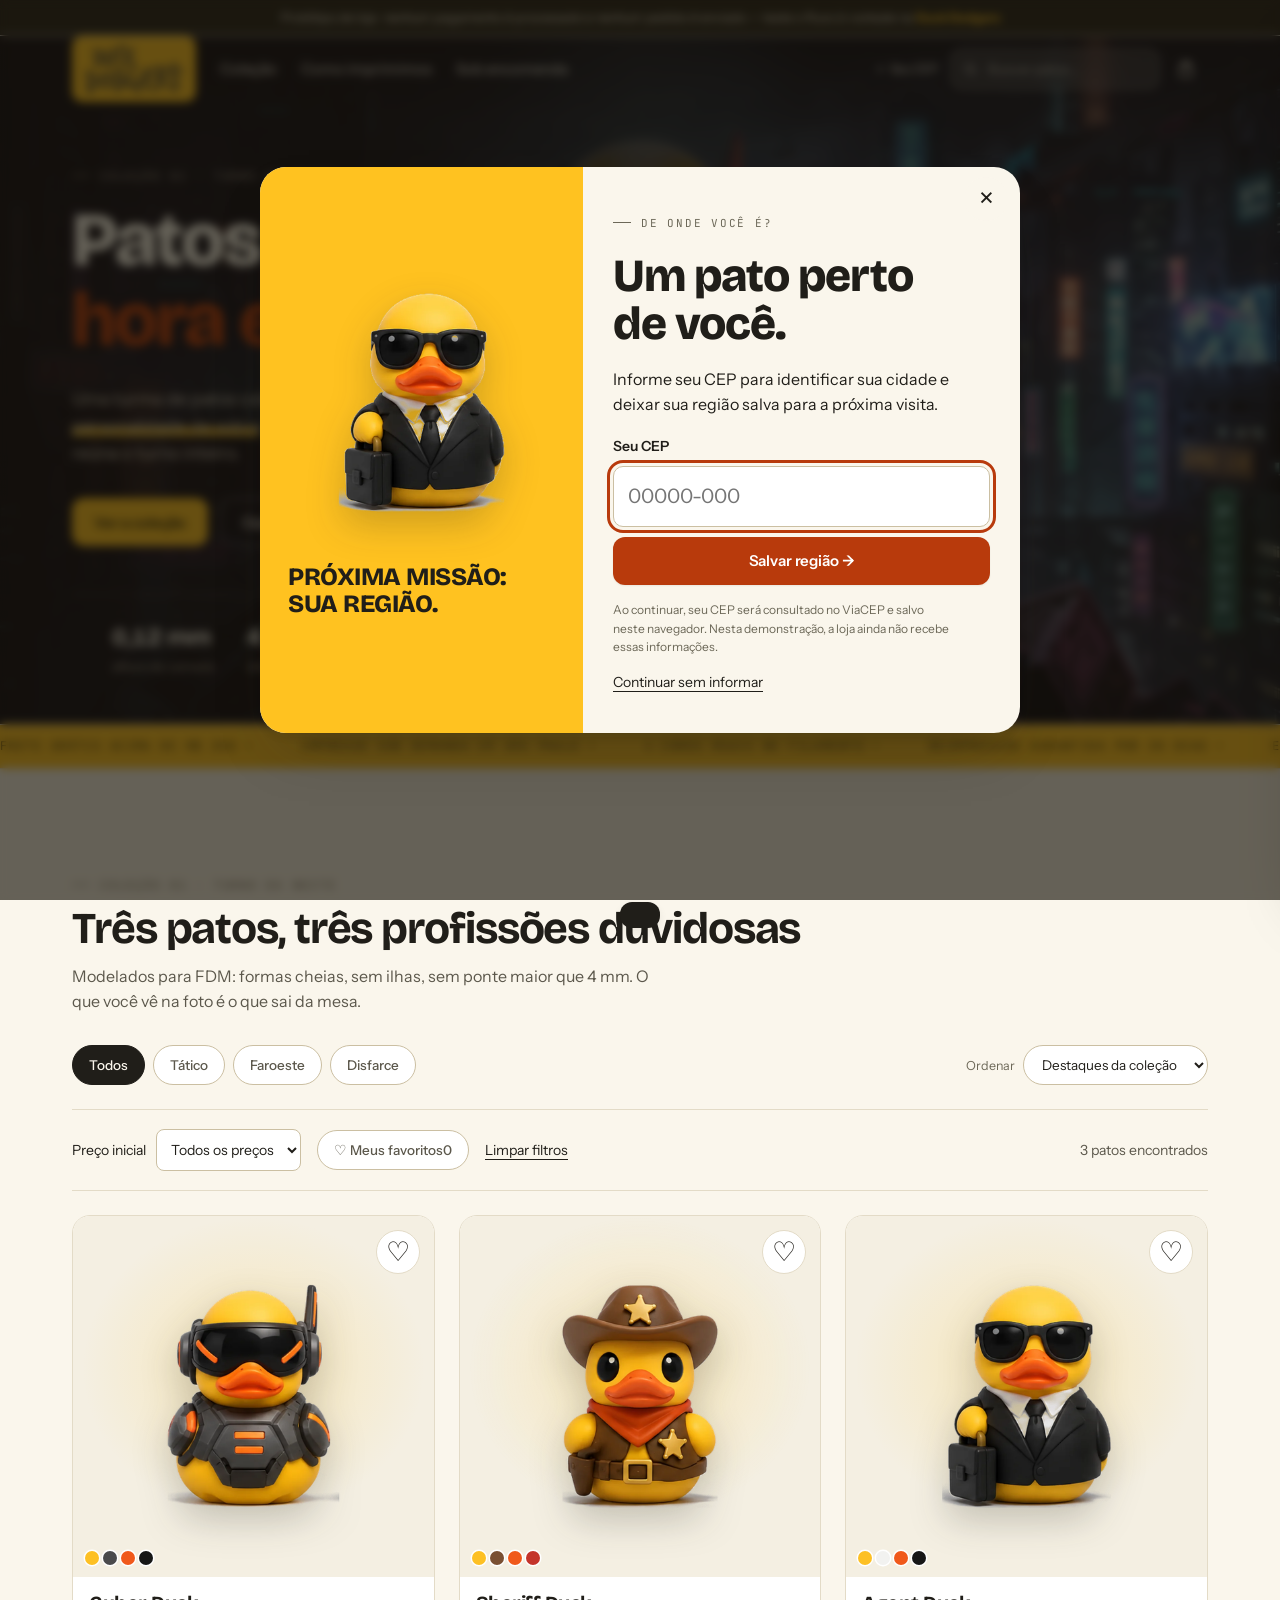
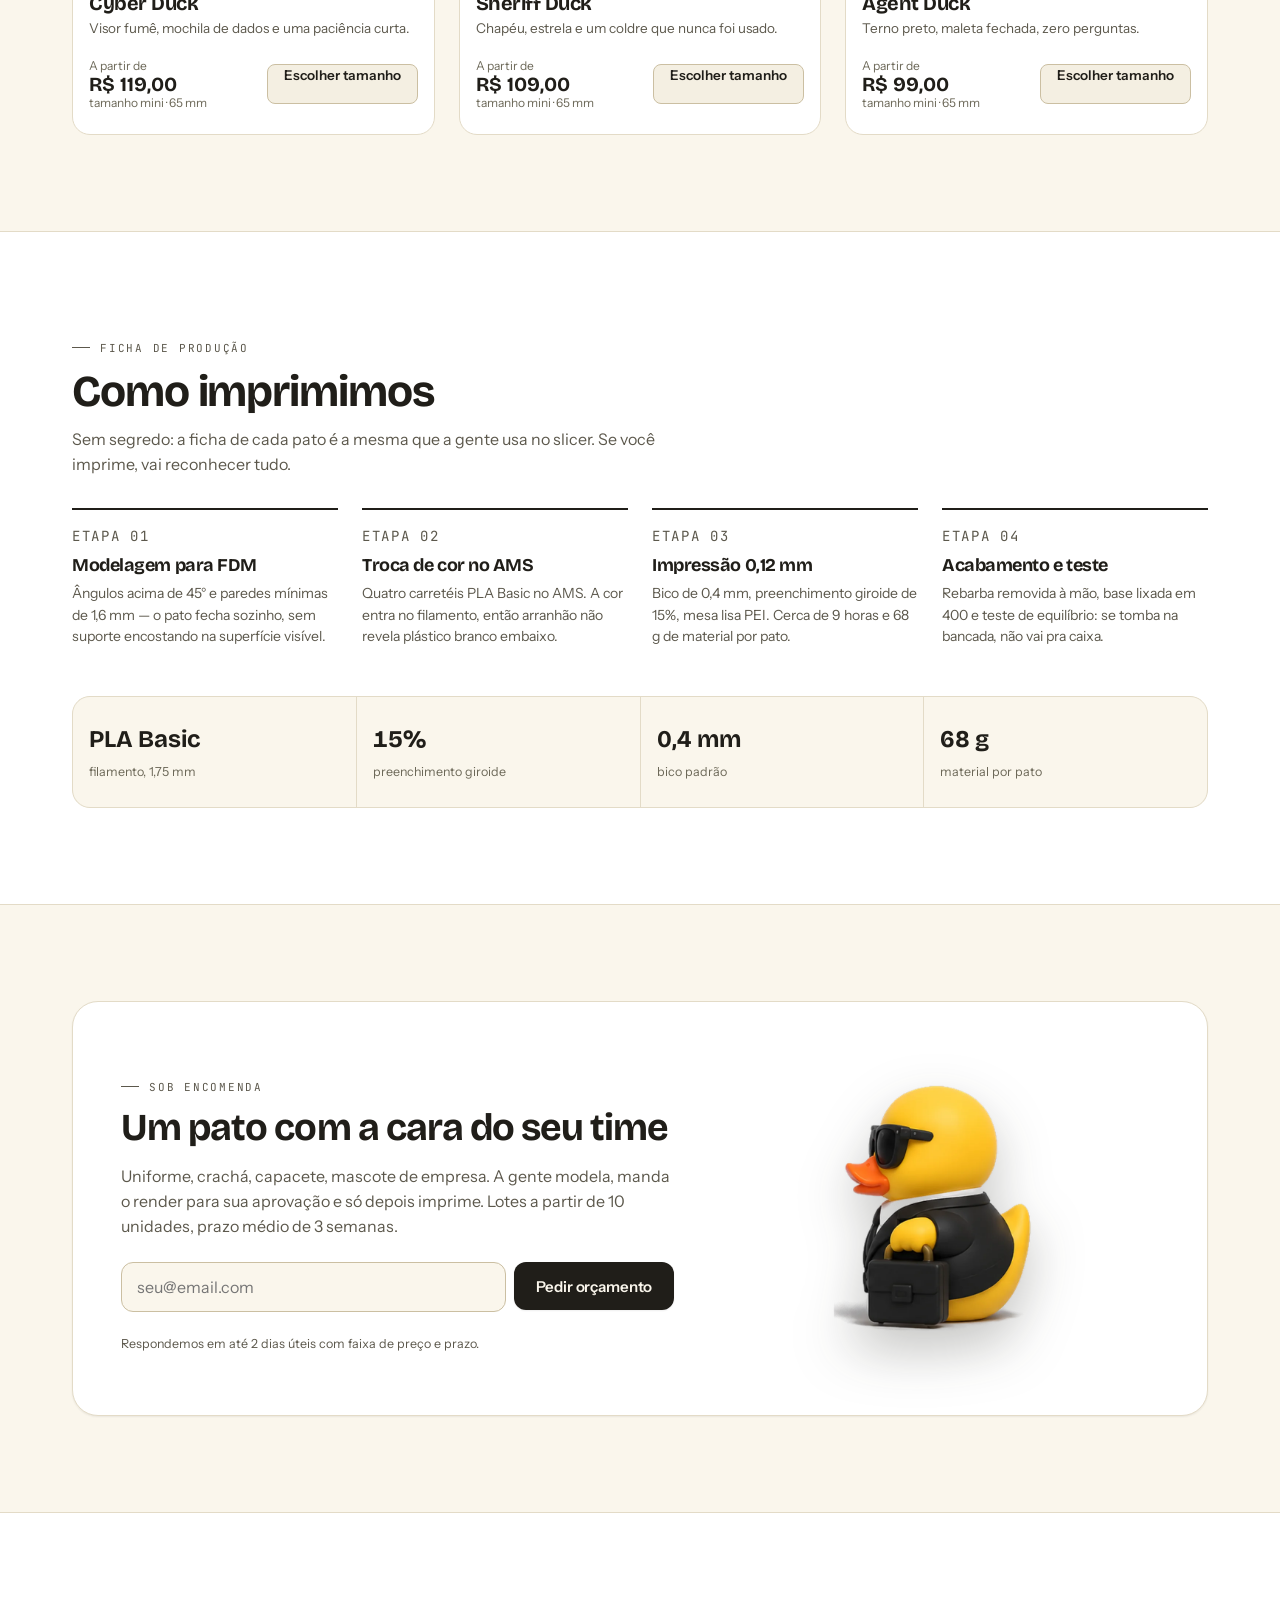
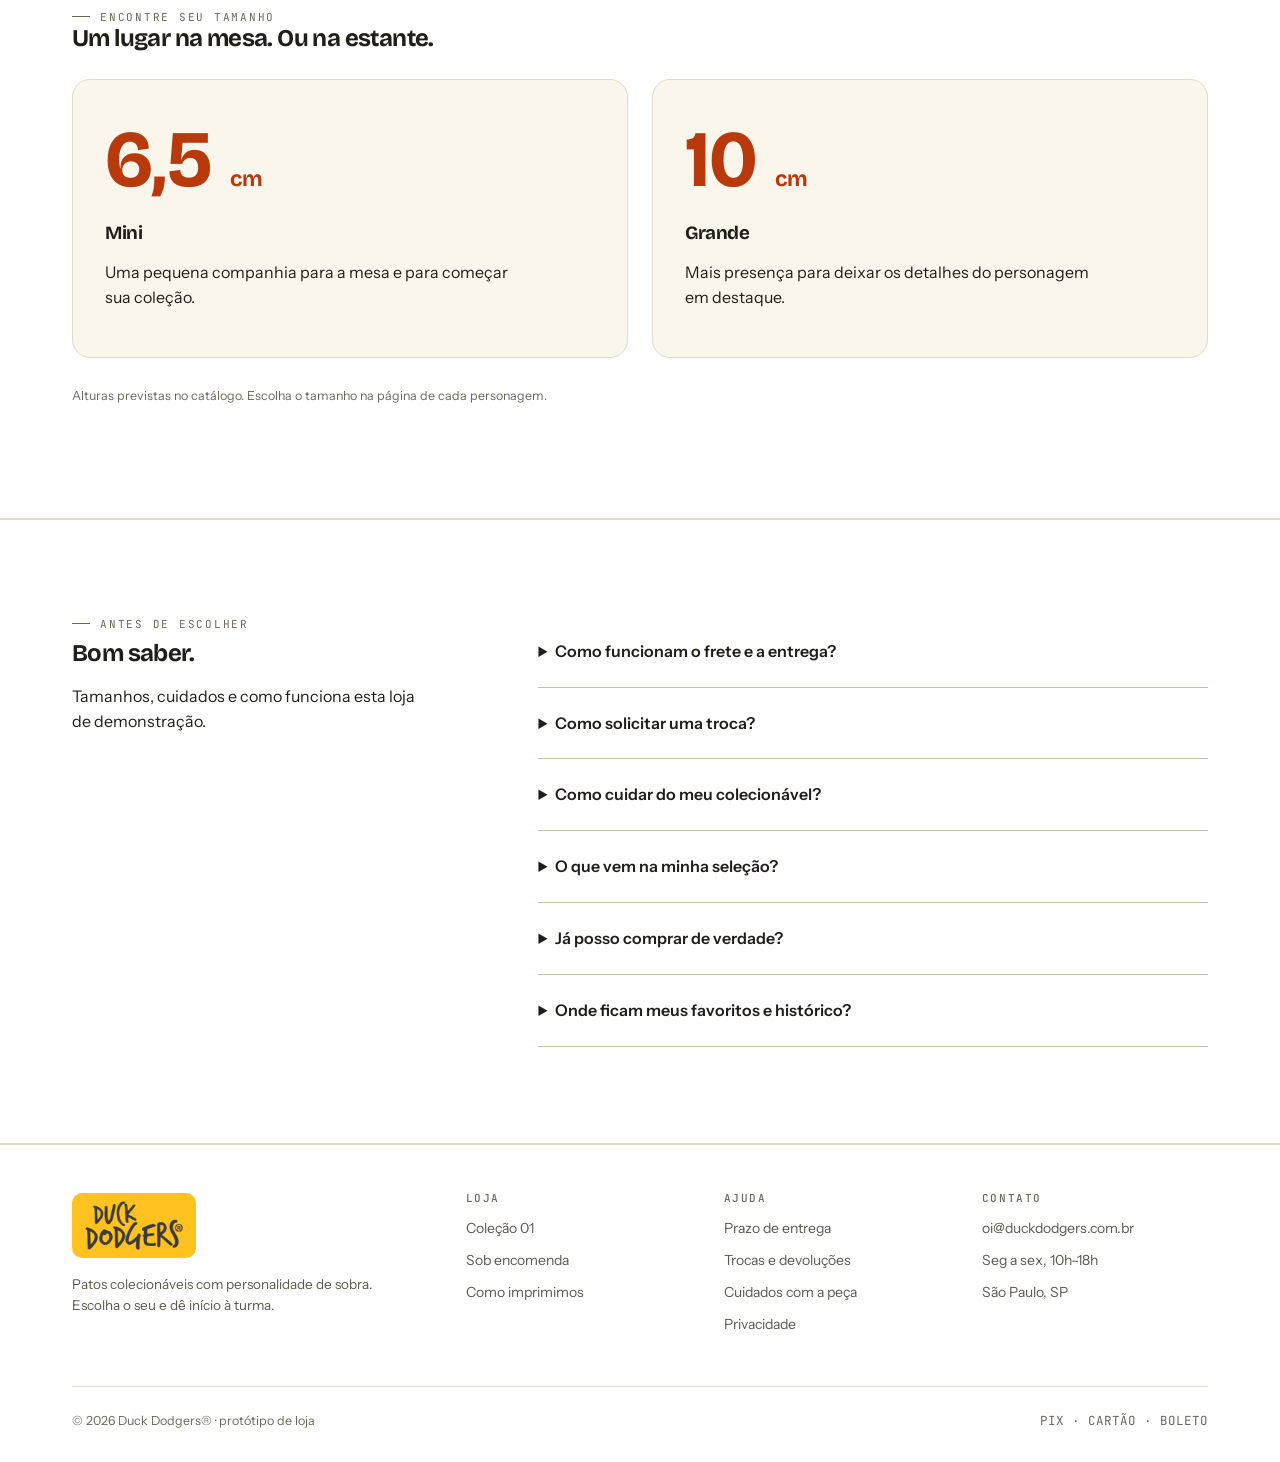
==== index.html @ fd65c23b "up" ====
<!doctype html>
<html lang="pt-BR">
<head>
<meta charset="utf-8">
<meta name="viewport" content="width=device-width,initial-scale=1,viewport-fit=cover">
<title>Duck Dodgers — patos colecionáveis com personalidade</title>
<meta name="description" content="Patos colecionáveis impressos em 3D em São Paulo: quatro cores reais no filamento, camada de 0,12 mm e lote pequeno. Protótipo de loja.">
<meta name="theme-color" content="#FAF6EC">
<meta name="color-scheme" content="light">

<meta property="og:type" content="website">
<meta property="og:title" content="Duck Dodgers — patos colecionáveis com personalidade">
<meta property="og:description" content="Colecionáveis FDM em lote pequeno, com quatro cores reais no filamento.">
<meta property="og:image" content="img/cyber_front.webp">
<meta property="og:locale" content="pt_BR">

<link rel="icon" href="img/logo.webp" type="image/webp">
<link rel="apple-touch-icon" href="img/logo.webp">

<link rel="preconnect" href="https://fonts.googleapis.com">
<link rel="preconnect" href="https://fonts.gstatic.com" crossorigin>
<link rel="stylesheet" href="https://fonts.googleapis.com/css2?family=Bricolage+Grotesque:opsz,wght@12..96,500;12..96,700;12..96,800&family=Instrument+Sans:wght@400;500;600&family=JetBrains+Mono:wght@400;500&display=swap">
<link rel="stylesheet" href="assets/css/style.css">

<script defer src="assets/js/app.js"></script>
<script defer src="assets/js/region.js"></script>
</head>

<body>

<a class="skip-link" href="#viewHome">Pular para o conteúdo</a>

<!-- Tudo que fica atrás de sacola/checkout: recebe `inert` quando um overlay abre. -->
<div id="appRoot">

  <p class="notice">
    Protótipo de loja &middot; nenhum pagamento é processado e nenhum pedido é enviado — teste o fluxo à vontade na <b>Duck Dodgers</b>
  </p>

  <header class="header" id="header">
    <div class="shell header__in">
      <a href="#/" class="logo" aria-label="Duck Dodgers, ir para a página inicial">
        <img src="img/logo.webp" alt="" width="560" height="290">
      </a>

      <nav class="nav" aria-label="Principal">
        <a href="#colecao">Coleção</a>
        <a href="#processo">Como imprimimos</a>
        <a href="#encomenda">Sob encomenda</a>
      </nav>

      <div class="header__right"><button type="button" class="region-trigger" id="regionBtn" aria-haspopup="dialog"><span aria-hidden="true">⌖</span> <span id="regionLabel">Seu CEP</span></button>
        <div class="search">
          <svg width="15" height="15" viewBox="0 0 24 24" fill="none" stroke="currentColor" stroke-width="2.2" aria-hidden="true"><circle cx="11" cy="11" r="7"/><path d="m20 20-3.5-3.5"/></svg>
          <label class="sr-only" for="search">Buscar patos</label>
          <input class="js-search" id="search" type="search" placeholder="Buscar patos…" autocomplete="off">
        </div>

        <button type="button" class="icon-btn cart-btn" id="cartBtn" aria-label="Abrir sacola, vazia">
          <svg width="20" height="20" viewBox="0 0 24 24" fill="none" stroke="currentColor" stroke-width="2" aria-hidden="true"><path d="M6 7h12l1.2 12.2a1.5 1.5 0 0 1-1.5 1.8H6.3a1.5 1.5 0 0 1-1.5-1.8Z"/><path d="M9 10V6a3 3 0 0 1 6 0v4"/></svg>
          <span class="cart-btn__count" id="cartCount" aria-hidden="true" hidden>0</span>
        </button>

        <button type="button" class="icon-btn burger" id="burger" aria-expanded="false" aria-controls="mobileMenu" aria-label="Abrir menu">
          <svg width="20" height="20" viewBox="0 0 24 24" fill="none" stroke="currentColor" stroke-width="2.2" aria-hidden="true"><path d="M4 7h16M4 12h16M4 17h16"/></svg>
        </button>
      </div>
    </div>
  </header>

  <main>
    <!-- ==================== HOME ==================== -->
    <div id="viewHome" tabindex="-1">

      <section class="hero" aria-labelledby="heroTitle">
        <!-- Fundo do hero. O video e decorativo: toda a informacao esta no texto
             ao lado, entao ele fica fora da arvore de acessibilidade.
             Para trocar, substitua os arquivos em assets/video/ mantendo os
             nomes (hero.webm / hero.mp4 / hero-poster.webp) — ver LEIAME.md. -->
        <div class="hero__media" aria-hidden="true">
          <video id="heroVideo" class="hero__video" autoplay loop muted playsinline
                 preload="metadata" poster="assets/video/hero-poster.webp"
                 disablepictureinpicture tabindex="-1">
            <source src="assets/video/hero.webm" type="video/webm">
            <source src="assets/video/hero.mp4" type="video/mp4">
          </video>
          <div class="hero__veil"></div>
        </div>

        <div class="shell hero__in">
          <div>
            <p class="eyebrow">Coleção 01 &middot; Turno da Noite</p>
            <h1 id="heroTitle">Patos que fazem <em>hora extra</em>.</h1>
            <p class="hero__lede">
              Uma turma de patos colecionáveis com profissões duvidosas e <span class="mark">personalidade de sobra</span>. Escolha quem vai ocupar sua mesa — ou reúna o turno inteiro.
            </p>
            <div class="hero__cta">
              <a class="btn btn--primary" href="#colecao">Ver a coleção</a>
              <a class="btn btn--ghost" href="#processo">Como a gente imprime</a>
            </div>
            <ul class="hero__stats">
              <li><b class="mono">0,12 mm</b><span>altura de camada</span></li>
              <li><b class="mono">4 cores</b><span>direto no AMS</span></li>
              <li><b class="mono">~9 h</b><span>por pato</span></li>
            </ul>
          </div>
        </div>
      </section>

      <!-- aria-hidden: o texto é duplicado para o loop; o leitor de tela leria tudo duas vezes -->
      <div class="marquee" aria-hidden="true">
        <div class="marquee__track" id="marquee"></div>
      </div>

      <section class="section" id="colecao" aria-labelledby="colecaoTitle">
        <div class="shell">
          <div class="section__head reveal">
            <div>
              <p class="eyebrow">Coleção 01 &middot; Turno da noite</p>
              <h2 id="colecaoTitle">Três patos, três profissões duvidosas</h2>
              <p>Modelados para FDM: formas cheias, sem ilhas, sem ponte maior que 4 mm. O que você vê na foto é o que sai da mesa.</p>
            </div>
          </div>

          <div class="filters">
            <div class="filters__group" id="filters" role="radiogroup" aria-label="Filtrar por categoria"></div>
            <div class="sort">
              <label for="sort">Ordenar</label>
              <select id="sort">
                <option value="rel">Destaques da coleção</option>
                <option value="asc">Menor preço</option>
                <option value="desc">Maior preço</option>
                <option value="az">Nome (A–Z)</option>
              </select>
            </div>
          </div>

          <div class="catalog-tools"><label for="priceLimit">Preço inicial <select id="priceLimit"><option value="0">Todos os preços</option><option value="10000">Até R$ 100</option><option value="11000">Até R$ 110</option><option value="12000">Até R$ 120</option></select></label><button type="button" class="chip" id="favoritesOnly" aria-pressed="false">♡ Meus favoritos <span id="favoriteCount">0</span></button><button type="button" class="text-action" id="resetCatalog">Limpar filtros</button><p id="resultCount" role="status"></p></div>
          <ul class="grid" id="grid"></ul>
        </div>
      </section>

      <section class="section section--tinted" id="processo" aria-labelledby="processoTitle">
        <div class="shell">
          <div class="section__head reveal">
            <div>
              <p class="eyebrow">Ficha de produção</p>
              <h2 id="processoTitle">Como imprimimos</h2>
              <p>Sem segredo: a ficha de cada pato é a mesma que a gente usa no slicer. Se você imprime, vai reconhecer tudo.</p>
            </div>
          </div>

          <ol class="steps reveal">
            <li class="step">
              <p class="step__n">ETAPA 01</p>
              <h3>Modelagem para FDM</h3>
              <p>Ângulos acima de 45° e paredes mínimas de 1,6 mm — o pato fecha sozinho, sem suporte encostando na superfície visível.</p>
            </li>
            <li class="step">
              <p class="step__n">ETAPA 02</p>
              <h3>Troca de cor no AMS</h3>
              <p>Quatro carretéis PLA Basic no AMS. A cor entra no filamento, então arranhão não revela plástico branco embaixo.</p>
            </li>
            <li class="step">
              <p class="step__n">ETAPA 03</p>
              <h3>Impressão 0,12 mm</h3>
              <p>Bico de 0,4 mm, preenchimento giroide de 15%, mesa lisa PEI. Cerca de 9 horas e 68 g de material por pato.</p>
            </li>
            <li class="step">
              <p class="step__n">ETAPA 04</p>
              <h3>Acabamento e teste</h3>
              <p>Rebarba removida à mão, base lixada em 400 e teste de equilíbrio: se tomba na bancada, não vai pra caixa.</p>
            </li>
          </ol>

          <ul class="facts reveal">
            <li><b class="mono">PLA Basic</b><span>filamento, 1,75 mm</span></li>
            <li><b class="mono">15%</b><span>preenchimento giroide</span></li>
            <li><b class="mono">0,4 mm</b><span>bico padrão</span></li>
            <li><b class="mono">68 g</b><span>material por pato</span></li>
          </ul>
        </div>
      </section>

      <section class="section" id="encomenda" aria-labelledby="encomendaTitle">
        <div class="shell">
          <div class="custom reveal">
            <div class="custom__text">
              <p class="eyebrow">Sob encomenda</p>
              <h2 id="encomendaTitle">Um pato com a cara do seu time</h2>
              <p>Uniforme, crachá, capacete, mascote de empresa. A gente modela, manda o render para sua aprovação e só depois imprime. Lotes a partir de 10 unidades, prazo médio de 3 semanas.</p>

              <form class="brief" id="briefForm" novalidate>
                <div class="brief__field">
                  <label class="sr-only" for="briefEmail">Seu e-mail</label>
                  <input id="briefEmail" type="email" inputmode="email" autocomplete="email" placeholder="seu@email.com" aria-describedby="briefEmailErr briefHint">
                  <span class="field-error" id="briefEmailErr" role="alert"></span>
                </div>
                <button class="btn btn--primary" type="submit">Pedir orçamento</button>
              </form>
              <p class="fine-print" id="briefHint">Respondemos em até 2 dias úteis com faixa de preço e prazo.</p>
            </div>

            <div class="custom__art">
              <img src="img/agent_side.webp" alt="Agent Duck de perfil" width="860" height="860" loading="lazy" decoding="async">
            </div>
          </div>
        </div>
      </section>
    </div>

    <!-- ==================== PRODUTO ==================== -->
    <div id="viewProduct" hidden>
      <div class="shell" id="pdp"></div>
    </div>
<section class="section section--tinted" id="sizeGuide"><div class="shell"><p class="eyebrow">Encontre seu tamanho</p><h2>Um lugar na mesa. Ou na estante.</h2><div class="size-guide"><article><span class="size-guide__number">6,5 <small>cm</small></span><h3>Mini</h3><p>Uma pequena companhia para a mesa e para começar sua coleção.</p></article><article><span class="size-guide__number">10 <small>cm</small></span><h3>Grande</h3><p>Mais presença para deixar os detalhes do personagem em destaque.</p></article></div><p class="fine-print">Alturas previstas no catálogo. Escolha o tamanho na página de cada personagem.</p></div></section>
<section class="section" id="recentSection" hidden><div class="shell"><div class="section__head"><div><p class="eyebrow">Continue explorando</p><h2>Você viu por aqui</h2></div><button type="button" class="text-action" id="clearRecent">Limpar histórico</button></div><ul class="grid" id="recentGrid"></ul></div></section>
<section class="section section--tinted" id="ajuda"><div class="shell help-layout"><div><p class="eyebrow">Antes de escolher</p><h2>Bom saber.</h2><p>Tamanhos, cuidados e como funciona esta loja de demonstração.</p></div><div class="faq">
<details id="entrega"><summary>Como funcionam o frete e a entrega?</summary><p>O checkout usa um frete de demonstração de R$ 24,90, grátis a partir de R$ 250 em produtos após o cupom. Ainda não há consulta por CEP nem prazo de entrega confirmado. Nenhum pedido é enviado nesta versão.</p></details>
<details id="trocas"><summary>Como solicitar uma troca?</summary><p>Esta versão não realiza vendas. Os canais de atendimento e a política de trocas serão definidos antes da abertura da loja.</p></details>
<details id="cuidados"><summary>Como cuidar do meu colecionável?</summary><p>As peças do catálogo são de PLA. Limpe suavemente com pano seco e mantenha longe de calor, sol direto e produtos abrasivos. Evite quedas e pressão nos detalhes.</p></details>
<details><summary>O que vem na minha seleção?</summary><p>Cada item corresponde a um personagem no tamanho escolhido: Mini, de 6,5 cm, ou Grande, de 10 cm. Confira tamanho e quantidade na sacola antes de continuar.</p></details>
<details><summary>Já posso comprar de verdade?</summary><p>Ainda não. Preços, cupons e formas de pagamento fazem parte da demonstração. O checkout não cobra, não reserva estoque e não cria um pedido real.</p></details>
<details id="privacidade"><summary>Onde ficam meus favoritos e histórico?</summary><p>Favoritos, produtos vistos e sacola ficam salvos neste navegador, sem criar uma conta. Você pode limpar o histórico no botão correspondente e remover os favoritos pelos corações. O formulário de orçamento não envia seus dados.</p></details>
</div></div></section>
  </main>

  <footer class="footer">
    <div class="shell">
      <div class="footer__grid">
        <div>
          <a href="#/" class="logo" style="width:max-content" aria-label="Duck Dodgers, ir para a página inicial">
            <img src="img/logo.webp" alt="" width="560" height="290" loading="lazy">
          </a>
          <p class="footer__about">Patos colecionáveis com personalidade de sobra. Escolha o seu e dê início à turma.</p>
        </div>

        <nav aria-labelledby="footLoja">
          <h2 id="footLoja">Loja</h2>
          <ul>
            <li><a href="#colecao">Coleção 01</a></li>
            <li><a href="#encomenda">Sob encomenda</a></li>
            <li><a href="#processo">Como imprimimos</a></li>
          </ul>
        </nav>

        <nav aria-labelledby="footAjuda">
          <h2 id="footAjuda">Ajuda</h2>
          <ul>
            <li><a href="#entrega">Prazo de entrega</a></li>
            <li><a href="#trocas">Trocas e devoluções</a></li>
            <li><a href="#cuidados">Cuidados com a peça</a></li><li><a href="#privacidade">Privacidade</a></li>
          </ul>
        </nav>

        <div>
          <h2 id="footContato">Contato</h2>
          <ul aria-labelledby="footContato">
            <li><a href="mailto:oi@duckdodgers.com.br">oi@duckdodgers.com.br</a></li>
            <li>Seg a sex, 10h–18h</li>
            <li>São Paulo, SP</li>
          </ul>
        </div>
      </div>

      <div class="footer__bottom">
        <span>© 2026 Duck Dodgers® &middot; protótipo de loja</span>
        <span class="mono">PIX · CARTÃO · BOLETO</span>
      </div>
    </div>
  </footer>
</div><!-- /#appRoot -->

<!-- ==================== OVERLAYS ==================== -->

<div class="mobile-menu" id="mobileMenu" role="dialog" aria-modal="true" aria-label="Menu" aria-hidden="true" hidden>
  <div class="mobile-menu__head">
    <span class="logo"><img src="img/logo.webp" alt="Duck Dodgers" width="560" height="290"></span>
    <button type="button" class="icon-btn" id="closeMenu" aria-label="Fechar menu">
      <svg width="20" height="20" viewBox="0 0 24 24" fill="none" stroke="currentColor" stroke-width="2.2" aria-hidden="true"><path d="M6 6l12 12M18 6 6 18"/></svg>
    </button>
  </div>

  <div class="search">
    <svg width="15" height="15" viewBox="0 0 24 24" fill="none" stroke="currentColor" stroke-width="2.2" aria-hidden="true"><circle cx="11" cy="11" r="7"/><path d="m20 20-3.5-3.5"/></svg>
    <label class="sr-only" for="searchMobile">Buscar patos</label>
    <input class="js-search" id="searchMobile" type="search" placeholder="Buscar patos…" autocomplete="off">
  </div>

  <nav aria-label="Principal, móvel">
    <a href="#colecao">Coleção</a>
    <a href="#processo">Como imprimimos</a>
    <a href="#encomenda">Sob encomenda</a>
  </nav>

  <p class="mobile-menu__foot">
    <a href="mailto:oi@duckdodgers.com.br">oi@duckdodgers.com.br</a><br>
    Seg a sex, 10h–18h &middot; São Paulo, SP
  </p>
</div>

<div class="scrim" id="scrim"></div>

<aside class="drawer" id="drawer" role="dialog" aria-modal="true" aria-labelledby="drawerTitle" aria-hidden="true">
  <div class="drawer__head">
    <h2 id="drawerTitle">Sua sacola</h2>
    <button type="button" class="icon-btn" id="closeCart" aria-label="Fechar sacola">
      <svg width="18" height="18" viewBox="0 0 24 24" fill="none" stroke="currentColor" stroke-width="2.2" aria-hidden="true"><path d="M6 6l12 12M18 6 6 18"/></svg>
    </button>
  </div>
  <div class="ship-bar" id="shipBar"></div>
  <ul class="cart-list" id="cartList"></ul>
  <div class="drawer__foot" id="drawerFoot"></div>
</aside>

<dialog class="region-dialog" id="regionDialog" aria-labelledby="regionTitle" aria-describedby="regionIntro"><button type="button" class="region-close" id="regionClose" aria-label="Fechar escolha de região">×</button><div class="region-art"><img src="img/agent_front.webp" alt="Agent Duck, o pato de terno e maleta" width="860" height="860"><span>PRÓXIMA MISSÃO:<br> SUA REGIÃO.</span></div><div class="region-content"><p class="eyebrow">De onde você é?</p><h2 id="regionTitle">Um pato perto<br> de você.</h2><p id="regionIntro">Informe seu CEP para identificar sua cidade e deixar sua região salva para a próxima visita.</p><form id="regionForm" novalidate><label for="regionCep">Seu CEP</label><div class="region-field"><input id="regionCep" type="text" inputmode="numeric" autocomplete="postal-code" maxlength="9" placeholder="00000-000" aria-describedby="regionError regionPrivacy"><button type="submit" class="btn btn--accent" id="regionSubmit">Salvar região →</button></div><p class="field-error" id="regionError" role="alert"></p></form><p class="fine-print" id="regionPrivacy">Ao continuar, seu CEP será consultado no ViaCEP e salvo neste navegador. Nesta demonstração, a loja ainda não recebe essas informações.</p><button type="button" class="text-action" id="regionSkip">Continuar sem informar</button><button type="button" class="text-action" id="regionForget" hidden>Esquecer minha região</button></div></dialog>
<p class="sr-only" id="cartLive" role="status"></p>
<p class="toast" id="toast" role="status"></p>

<noscript>
  <p style="padding:24px;text-align:center">
    Este protótipo precisa de JavaScript para mostrar o catálogo, a sacola e o checkout.
  </p>
</noscript>

</body>
</html>
---- assets/css/style.css ----
/* ==========================================================================
   Duck Dodgers — folha de estilo unica
   Direcao visual: "ficha de producao" — papel quente, tinta quase preta,
   ambar como cor de maquina, rotulos tecnicos em mono, grade fina de bancada.
   ========================================================================== */

/* --------------------------------------------------------------------------
   1. Tokens
   O site tem um tema so, claro. Nao ha bloco escuro nem alternancia: quem
   mexer aqui muda a paleta inteira num lugar unico.
   -------------------------------------------------------------------------- */
:root {
  /* cor */
  --ground:        #FAF6EC;
  --ground-2:      #F2ECDC;
  --surface:       #FFFFFF;
  --surface-2:     #F4EFE2;
  --ink:           #201E19;
  --ink-2:         #5C584C;
  --ink-3:         #6C6858;
  --brand:         #FFC220;
  --brand-deep:    #E3A400;
  --brand-ink:     #241E05;
  --accent:        #B83A0C;
  --accent-ink:    #FFFFFF;
  --accent-soft:   #FCE7DB;
  --ok:            #1C6F45;
  --ok-soft:       #E1F2E7;
  --danger:        #A81E16;
  --line:          #E3DBC7;
  --line-strong:   #CBBFA2;

  --shadow-sm:  0 1px 2px rgb(32 30 25 / .07);
  --shadow-md:  0 2px 4px rgb(32 30 25 / .06), 0 12px 28px -16px rgb(32 30 25 / .28);
  --shadow-lg:  0 4px 8px rgb(32 30 25 / .07), 0 28px 60px -28px rgb(32 30 25 / .38);
  --drop:       drop-shadow(0 14px 18px rgb(32 30 25 / .22));
  --drop-lg:    drop-shadow(0 22px 26px rgb(32 30 25 / .26));
  --overlay:    rgb(18 16 10 / .58);

  /* tipografia */
  --font-display: "Bricolage Grotesque", "Trebuchet MS", sans-serif;
  --font-body:    "Instrument Sans", -apple-system, BlinkMacSystemFont, "Segoe UI", sans-serif;
  --font-mono:    "JetBrains Mono", ui-monospace, SFMono-Regular, Menlo, monospace;

  /* escala de espaco */
  --sp-1: 4px;  --sp-2: 8px;  --sp-3: 12px; --sp-4: 16px;
  --sp-5: 24px; --sp-6: 32px; --sp-7: 48px; --sp-8: 64px; --sp-9: 96px;

  /* forma */
  --r-sm: 8px; --r-md: 12px; --r-lg: 18px; --r-xl: 26px; --r-full: 999px;

  /* movimento */
  --ease: cubic-bezier(.2, .7, .3, 1);
  --ease-back: cubic-bezier(.34, 1.4, .5, 1);
  --t-fast: 140ms;
  --t-base: 240ms;
  --t-slow: 420ms;

  /* layout */
  --shell: 1200px;
  --gutter: clamp(16px, 4vw, 32px);
  --header-h: 68px;

  color-scheme: light;
}


/* --------------------------------------------------------------------------
   2. Base
   -------------------------------------------------------------------------- */
*, *::before, *::after { box-sizing: border-box; }

html {
  scroll-behavior: smooth;
  scroll-padding-top: calc(var(--header-h) + 24px);
}

body {
  margin: 0;
  background: var(--ground);
  color: var(--ink);
  font-family: var(--font-body);
  font-size: 16px;
  line-height: 1.55;
  -webkit-font-smoothing: antialiased;
  overflow-x: hidden;
}

/* trava de rolagem enquanto sacola ou checkout estao abertos */
body.is-locked { overflow: hidden; }

img, svg { display: block; max-width: 100%; }
img { height: auto; }
button, input, select, textarea { font: inherit; color: inherit; }
button { cursor: pointer; border: 0; background: none; padding: 0; }
a { color: inherit; text-decoration: none; }
[hidden] { display: none !important; }

:focus-visible {
  outline: 3px solid var(--accent);
  outline-offset: 3px;
  border-radius: 4px;
}

h1, h2, h3, h4 {
  font-family: var(--font-display);
  margin: 0;
  line-height: 1.05;
  letter-spacing: -.025em;
  text-wrap: balance;
}
p { text-wrap: pretty; }

.sr-only {
  position: absolute; width: 1px; height: 1px;
  padding: 0; margin: -1px; overflow: hidden;
  clip-path: inset(50%); white-space: nowrap; border: 0;
}

.skip-link {
  position: fixed; top: 8px; left: 8px; z-index: 200;
  transform: translateY(-200%);
  background: var(--ink); color: var(--ground);
  padding: 10px 18px; border-radius: var(--r-sm); font-weight: 600;
  transition: transform var(--t-fast) var(--ease);
}
.skip-link:focus-visible { transform: none; }

.shell {
  width: 100%; max-width: var(--shell);
  margin-inline: auto; padding-inline: var(--gutter);
}
/* num monitor 2K o container de 1200 px deixava margens enormes dos dois lados */
@media (min-width: 1600px) { :root { --shell: 1340px; --gutter: 40px; } }
@media (min-width: 2200px) { :root { --shell: 1460px; } }

.mono { font-family: var(--font-mono); font-variant-numeric: tabular-nums; }

.eyebrow {
  font-family: var(--font-mono);
  font-size: 11px; letter-spacing: .16em; text-transform: uppercase;
  color: var(--ink-3); margin: 0;
}
.eyebrow::before {
  content: ""; display: inline-block; vertical-align: middle;
  width: 18px; height: 1px; background: currentColor;
  margin-right: 10px; margin-bottom: 3px;
}

/* --------------------------------------------------------------------------
   3. Botoes
   -------------------------------------------------------------------------- */
.btn {
  display: inline-flex; align-items: center; justify-content: center; gap: 10px;
  min-height: 48px; padding: 0 22px;
  border-radius: var(--r-md);
  font-weight: 600; font-size: 15px; letter-spacing: -.01em;
  transition: transform var(--t-fast) var(--ease),
              background var(--t-fast) var(--ease),
              border-color var(--t-fast) var(--ease),
              color var(--t-fast) var(--ease),
              box-shadow var(--t-fast) var(--ease);
}
.btn:hover { transform: translateY(-2px); }
.btn:active { transform: translateY(0); }
.btn--block { width: 100%; }

.btn--primary { background: var(--ink); color: var(--ground); box-shadow: var(--shadow-sm); }
.btn--primary:hover { background: var(--brand); color: var(--brand-ink); box-shadow: var(--shadow-md); }

.btn--accent { background: var(--accent); color: var(--accent-ink); box-shadow: var(--shadow-sm); }
.btn--accent:hover { filter: brightness(1.1); box-shadow: var(--shadow-md); }

.btn--ghost { border: 1.5px solid var(--line-strong); color: var(--ink); }
.btn--ghost:hover { border-color: var(--ink); background: var(--surface); }

.btn:disabled { opacity: .42; pointer-events: none; transform: none; }

.icon-btn {
  width: 44px; height: 44px; border-radius: var(--r-md);
  display: grid; place-items: center;
  color: var(--ink-2); border: 1px solid transparent;
  transition: background var(--t-fast) var(--ease), color var(--t-fast) var(--ease);
}
.icon-btn:hover { background: var(--surface-2); color: var(--ink); }

/* --------------------------------------------------------------------------
   4. Aviso + cabecalho
   -------------------------------------------------------------------------- */
.notice {
  margin: 0;
  background: var(--ink); color: var(--ground);
  font-size: 12.5px; text-align: center;
  padding: 8px var(--gutter);
}
.notice b { color: var(--brand); }

/* Flutua transparente sobre o video do hero e so ganha fundo solido depois
   que o hero sai da tela (a classe is-stuck vem do JS). */
.header {
  position: sticky; top: 0; z-index: 60;
  background: transparent;
  border-bottom: 1px solid transparent;
  transition: background var(--t-base) var(--ease),
              border-color var(--t-base) var(--ease),
              box-shadow var(--t-base) var(--ease);
}
.header.is-stuck {
  background: color-mix(in srgb, var(--ground) 86%, transparent);
  backdrop-filter: blur(14px) saturate(1.4);
  border-bottom-color: var(--line);
  box-shadow: var(--shadow-md);
}
/* Enquanto flutua, o cabecalho esta sobre a cena noturna do video: tudo
   nele inverte para claro. Ao virar barra solida, volta ao normal. */
.header:not(.is-stuck) { color: #FCFAF2; }
.header:not(.is-stuck) .nav a { color: rgb(252 250 242 / .84); }
.header:not(.is-stuck) .nav a:hover { color: #FFFFFF; }
.header:not(.is-stuck) .icon-btn { color: rgb(252 250 242 / .88); }
.header:not(.is-stuck) .icon-btn:hover { background: rgb(252 250 242 / .16); color: #FFFFFF; }
.header:not(.is-stuck) .search {
  background: rgb(252 250 242 / .12);
  border-color: rgb(252 250 242 / .26);
  backdrop-filter: blur(8px);
}
.header:not(.is-stuck) .search svg { color: rgb(252 250 242 / .70); }
.header:not(.is-stuck) .search input { color: #FCFAF2; }
.header:not(.is-stuck) .search input::placeholder { color: rgb(252 250 242 / .62); }

.header__in { display: flex; align-items: center; gap: var(--sp-5); height: var(--header-h); }

.logo { display: block; background: var(--brand); border-radius: 10px; padding: 7px 12px; flex: none; }
.logo img { width: 100px; }

.nav { display: flex; gap: var(--sp-5); font-size: 14.5px; font-weight: 500; }
.nav a { color: var(--ink-2); padding: 6px 0; position: relative; }
.nav a::after {
  content: ""; position: absolute; left: 0; right: 0; bottom: 0;
  height: 2px; background: var(--brand);
  transform: scaleX(0); transform-origin: left;
  transition: transform var(--t-base) var(--ease);
}
.nav a:hover { color: var(--ink); }
.nav a:hover::after { transform: scaleX(1); }

.header__right { margin-left: auto; display: flex; align-items: center; gap: var(--sp-1); }

.search {
  display: flex; align-items: center; gap: 8px;
  background: var(--surface); border: 1.5px solid var(--line);
  border-radius: var(--r-md); padding: 0 12px; height: 42px;
  transition: border-color var(--t-fast) var(--ease);
}
.search:focus-within { border-color: var(--ink); }
.search svg { flex: none; color: var(--ink-3); }
.search input { border: 0; background: none; outline: none; width: 100%; min-width: 0; font-size: 14px; }
.search input::placeholder { color: var(--ink-3); }
.header .search { width: 210px; }

.cart-btn { position: relative; }
.cart-btn__count {
  position: absolute; top: 3px; right: 3px;
  min-width: 19px; height: 19px; padding: 0 5px;
  border-radius: var(--r-full);
  background: var(--accent); color: var(--accent-ink);
  font-family: var(--font-mono); font-size: 11px; font-weight: 600;
  display: grid; place-items: center;
}

.burger { display: none; }

@media (max-width: 960px) {
  .header .nav, .header .search { display: none; }
  .burger { display: grid; }
}

/* menu movel */
.mobile-menu {
  position: fixed; inset: 0; z-index: 95;
  background: var(--ground);
  padding: var(--sp-4) var(--gutter) var(--sp-7);
  display: flex; flex-direction: column; gap: var(--sp-5);
  transform: translateY(-101%);
  transition: transform var(--t-base) var(--ease);
  overflow-y: auto;
}
.mobile-menu.is-open { transform: none; }
.mobile-menu__head { display: flex; align-items: center; justify-content: space-between; height: var(--header-h); }
.mobile-menu nav { display: flex; flex-direction: column; }
.mobile-menu nav a {
  font-family: var(--font-display); font-size: clamp(26px, 8vw, 34px); font-weight: 700;
  padding: var(--sp-3) 0; border-bottom: 1px solid var(--line);
}
.mobile-menu .search { height: 50px; }
.mobile-menu__foot { margin: auto 0 0; font-size: 14px; color: var(--ink-2); }
.mobile-menu__foot a { text-decoration: underline; text-underline-offset: 3px; }

/* --------------------------------------------------------------------------
   5. Hero
   -------------------------------------------------------------------------- */
/* A margem negativa puxa o hero para debaixo do cabecalho sticky: o video
   comeca no topo da pagina e o menu flutua sobre ele. */
.hero {
  position: relative; isolation: isolate; overflow: hidden;
  margin-top: calc(-1 * var(--header-h));
  padding-top: var(--header-h);
  border-bottom: 1px solid var(--line);
}

.hero__media { position: absolute; inset: 0; z-index: -2; background: var(--ground-2); }
/* O video instalado tem o pato no centro; o corte e ancorado um pouco
   acima do meio para a cabeca dele nunca sair em telas largas. */
.hero__video { width: 100%; height: 100%; object-fit: cover; object-position: center 32%; }

/* Veu escuro. Um veu na cor creme sobre uma cena noturna vira lama e mata o
   neon; escurecendo, o texto claro ganha contraste e o video segue vivo.
   Forte a esquerda (onde fica o texto), leve a direita (onde esta o pato). */
.hero__veil {
  position: absolute; inset: 0;
  background:
    linear-gradient(to bottom,
      rgb(9 7 18 / .80) 0%, rgb(9 7 18 / .20) 24%,
      rgb(9 7 18 / .04) 42%, rgb(9 7 18 / .52) 100%),
    linear-gradient(100deg,
      rgb(9 7 18 / .92) 0%,
      rgb(9 7 18 / .86) 26%,
      rgb(9 7 18 / .58) 45%,
      rgb(9 7 18 / .30) 62%,
      rgb(9 7 18 / .22) 100%);
}

/* Texto claro apenas no layout em que ele cobre o video. No empilhado
   (<=900px) o texto desce para o fundo claro e volta a ser escuro, por isso
   estes tokens ficam presos ao min-width. */
@media (min-width: 901px) {
  .hero {
    --ink:         #FCFAF2;
    --ink-2:       #DAD4C6;
    --ink-3:       #ADA799;
    --line:        rgb(252 250 242 / .20);
    --line-strong: rgb(252 250 242 / .34);
    color: var(--ink);
  }
  /* o botao primario usa var(--ink) como fundo: no escuro viraria claro sobre
     claro, entao no hero ele passa a ser o ambar da marca */
  .hero .btn--primary { background: var(--brand); color: var(--brand-ink); }
  .hero .btn--primary:hover { background: #FFFFFF; color: #201E19; }
  .hero .btn--ghost { border-color: rgb(252 250 242 / .46); color: #FCFAF2; }
  .hero .btn--ghost:hover { background: rgb(252 250 242 / .14); border-color: #FCFAF2; }
}

.hero__in {
  position: relative;
  display: grid; grid-template-columns: minmax(0, 1fr) minmax(0, .82fr);
  gap: var(--sp-7); align-items: center;
  padding-block: var(--sp-8) var(--sp-7);
  /* Altura previsivel: e ela que define quanto do video 16:9 sobra depois do
     corte. Com 820 px de teto, numa tela de 2560 px fica visivel a faixa
     central de ~57% da altura do video; num ultrawide de 3440 px, ~42%.
     Dai a zona segura documentada em assets/video/LEIAME.md. */
  min-height: clamp(540px, 62vh, 820px);
}


.hero h1 { font-size: clamp(42px, 7vw, 76px); font-weight: 800; margin-top: var(--sp-4); }
.hero h1 em { font-style: normal; color: var(--accent); }
.hero .mark {
  background-image: linear-gradient(transparent 62%, color-mix(in srgb, var(--brand) 85%, transparent) 0);
  background-repeat: no-repeat;
}

.hero__lede { font-size: 17.5px; color: var(--ink-2); max-width: 46ch; margin: var(--sp-5) 0 0; }
.hero__cta { display: flex; flex-wrap: wrap; gap: var(--sp-3); margin-top: var(--sp-6); }

.hero__stats {
  display: flex; gap: var(--sp-6); flex-wrap: wrap;
  margin: var(--sp-7) 0 0; padding-top: var(--sp-5);
  border-top: 1px solid var(--line);
  list-style: none;
}
.hero__stats li { display: flex; flex-direction: column; }
.hero__stats b { font-family: var(--font-display); font-size: 24px; font-weight: 700; }
.hero__stats span { font-size: 12.5px; color: var(--ink-3); }

/* uma unica entrada coreografada no carregamento */
@keyframes rise { from { opacity: 0; transform: translateY(20px); } }
.js-ready .hero__in > div > * { animation: rise .62s var(--ease) backwards; }
.js-ready .hero__in > div > *:nth-child(1) { animation-delay: .06s; }
.js-ready .hero__in > div > *:nth-child(2) { animation-delay: .14s; }
.js-ready .hero__in > div > *:nth-child(3) { animation-delay: .22s; }
.js-ready .hero__in > div > *:nth-child(4) { animation-delay: .30s; }
.js-ready .hero__in > div > *:nth-child(5) { animation-delay: .38s; }

/* Empilhado, o corte diagonal nao funciona. Esticar o video sobre o hero
   inteiro tambem nao: como o hero fica alto, `cover` joga a cena para fora
   do enquadramento e o veu cobre tudo. Entao no mobile o video vira uma
   faixa de altura fixa no topo e o texto desce para o fundo solido. */
@media (max-width: 900px) {
  .hero__media { inset: 0 0 auto 0; height: min(50vh, 400px); }
  /* Nesta faixa o video nao perde altura, so largura: fica a fatia central,
     que e onde esta o pato. */
  .hero__video { object-position: center center; }
  /* Escurece o topo para o cabecalho flutuante e derrete a base da faixa no
     fundo claro da pagina, onde o texto recomeca. */
  .hero__veil {
    background:
      linear-gradient(to bottom, rgb(9 7 18 / .74) 0%, rgb(9 7 18 / .12) 26%),
      linear-gradient(to top,
        var(--ground) 0%,
        color-mix(in srgb, var(--ground) 86%, transparent) 9%,
        rgb(9 7 18 / 0) 34%);
  }
  .hero__in {
    grid-template-columns: 1fr; gap: var(--sp-5);
    padding-block: calc(min(50vh, 400px) - var(--header-h) - var(--sp-2)) var(--sp-6);
    min-height: 0;
  }
  .hero__stats { gap: var(--sp-5); margin-top: var(--sp-6); }
}

/* --------------------------------------------------------------------------
   6. Marquee
   -------------------------------------------------------------------------- */
.marquee {
  background: var(--brand); color: var(--brand-ink);
  overflow: hidden; border-bottom: 1px solid var(--line);
}
.marquee__track {
  display: flex; width: max-content;
  padding: 12px 0; white-space: nowrap;
  font-family: var(--font-mono); font-size: 12px;
  letter-spacing: .12em; text-transform: uppercase;
  animation: marquee 38s linear infinite;
}
.marquee__group { display: flex; gap: var(--sp-7); padding-right: var(--sp-7); }
.marquee:hover .marquee__track { animation-play-state: paused; }
@keyframes marquee { to { transform: translateX(-50%); } }

/* --------------------------------------------------------------------------
   7. Secoes
   -------------------------------------------------------------------------- */
.section { padding-block: var(--sp-9); }
.section--tinted { background: var(--surface); border-block: 1px solid var(--line); }

.section__head {
  display: flex; align-items: flex-end; justify-content: space-between;
  gap: var(--sp-5); margin-bottom: var(--sp-6); flex-wrap: wrap;
}
.section__head h2 { font-size: clamp(28px, 4vw, 44px); font-weight: 700; margin-top: var(--sp-3); }
.section__head p { margin: var(--sp-3) 0 0; color: var(--ink-2); max-width: 54ch; }

/* --------------------------------------------------------------------------
   8. Filtros
   -------------------------------------------------------------------------- */
.filters { display: flex; gap: var(--sp-3); flex-wrap: wrap; align-items: center; margin-bottom: var(--sp-5); }
.filters__group { display: flex; gap: var(--sp-2); flex-wrap: wrap; }

.chip {
  min-height: 40px; padding: 0 16px;
  border-radius: var(--r-full);
  border: 1.5px solid var(--line-strong);
  background: var(--surface);
  font-size: 13.5px; font-weight: 500; color: var(--ink-2);
  display: inline-flex; align-items: center;
  transition: background var(--t-fast) var(--ease), color var(--t-fast) var(--ease),
              border-color var(--t-fast) var(--ease);
}
.chip:hover { border-color: var(--ink-3); color: var(--ink); }
.chip[aria-checked="true"] { background: var(--ink); border-color: var(--ink); color: var(--ground); }

.sort { margin-left: auto; display: flex; align-items: center; gap: var(--sp-2); }
.sort label { font-size: 12.5px; color: var(--ink-3); white-space: nowrap; }
.sort select {
  min-height: 40px; border-radius: var(--r-full);
  border: 1.5px solid var(--line-strong); background: var(--surface);
  padding: 0 14px; font-size: 13.5px;
}
@media (max-width: 680px) { .sort { margin-left: 0; width: 100%; } .sort select { flex: 1; } }

/* --------------------------------------------------------------------------
   9. Grade de produtos
   -------------------------------------------------------------------------- */
.grid { display: grid; grid-template-columns: repeat(3, 1fr); gap: var(--sp-5); list-style: none; margin: 0; padding: 0; }
@media (max-width: 900px) { .grid { grid-template-columns: repeat(2, 1fr); } }
@media (max-width: 560px) { .grid { grid-template-columns: 1fr; } }

.card {
  position: relative;
  background: var(--surface);
  border: 1px solid var(--line);
  border-radius: var(--r-lg);
  overflow: hidden;
  display: flex; flex-direction: column; height: 100%;
  transition: border-color var(--t-base) var(--ease),
              transform var(--t-base) var(--ease),
              box-shadow var(--t-base) var(--ease);
}
.card:hover { border-color: var(--line-strong); transform: translateY(-5px); box-shadow: var(--shadow-lg); }

.card__media {
  position: relative; aspect-ratio: 1; padding: var(--sp-4);
  display: grid; place-items: center;
  background:
    radial-gradient(66% 58% at 50% 42%, color-mix(in srgb, var(--brand) 22%, transparent), transparent 72%),
    var(--surface-2);
}
.card__media img { width: 88%; filter: var(--drop); transition: transform var(--t-slow) var(--ease-back); }
.card:hover .card__media img { transform: scale(1.07) rotate(-2deg); }

.card__tag {
  position: absolute; top: var(--sp-3); left: var(--sp-3);
  font-family: var(--font-mono); font-size: 10.5px;
  letter-spacing: .1em; text-transform: uppercase;
  background: var(--ink); color: var(--ground);
  padding: 5px 9px; border-radius: 6px;
}

.swatches { position: absolute; bottom: var(--sp-3); left: var(--sp-3); display: flex; gap: 4px; }
.swatches i { width: 14px; height: 14px; border-radius: 50%; box-shadow: 0 0 0 1.5px var(--surface); }

.card__body { padding: var(--sp-4) var(--sp-4) var(--sp-5); display: flex; flex-direction: column; gap: var(--sp-1); flex: 1; }
.card__body h3 { font-size: 20px; font-weight: 700; }

/* link esticado: um unico alvo por card, sem duplicar link para leitores de tela */
.card__link { position: static; }
.card__link::after { content: ""; position: absolute; inset: 0; z-index: 1; }
.card:has(.card__link:focus-visible) { outline: 3px solid var(--accent); outline-offset: 3px; }
.card__link:focus-visible { outline: none; }

.card__sub { font-size: 13.5px; color: var(--ink-2); flex: 1; margin: 0; }
.card__foot { display: flex; align-items: center; justify-content: space-between; gap: var(--sp-3); margin-top: var(--sp-4); }

.price { font-family: var(--font-display); font-size: 20px; font-weight: 700; line-height: 1.15; }
.price small { display: block; font-family: var(--font-body); font-size: 12px; font-weight: 400; color: var(--ink-3); letter-spacing: 0; }

.card__add {
  position: relative; z-index: 2;
  min-height: 40px; padding: 0 16px; border-radius: var(--r-sm);
  background: var(--surface-2); border: 1.5px solid var(--line-strong);
  font-size: 13.5px; font-weight: 600;
  transition: background var(--t-fast) var(--ease), border-color var(--t-fast) var(--ease), color var(--t-fast) var(--ease);
}
.card__add:hover { background: var(--brand); border-color: var(--brand-deep); color: var(--brand-ink); }

.empty {
  grid-column: 1 / -1; text-align: center;
  padding: var(--sp-8) var(--sp-5); color: var(--ink-2);
  border: 1.5px dashed var(--line-strong); border-radius: var(--r-lg);
}
.empty p { margin: 0 0 var(--sp-4); }

/* --------------------------------------------------------------------------
   10. Pagina de produto
   -------------------------------------------------------------------------- */
.back-link { display: inline-flex; align-items: center; gap: 8px; color: var(--ink-2); font-size: 14px; font-weight: 500; padding: var(--sp-5) 0 0; }
.back-link:hover { color: var(--ink); }

.pdp {
  display: grid; grid-template-columns: minmax(0, .95fr) minmax(0, 1.05fr);
  gap: var(--sp-7); padding-block: var(--sp-5) var(--sp-6); align-items: start;
}
@media (max-width: 900px) { .pdp { grid-template-columns: 1fr; gap: var(--sp-5); } }

.gallery__main {
  aspect-ratio: 1; padding: var(--sp-6);
  border: 1px solid var(--line); border-radius: var(--r-xl);
  display: grid; place-items: center;
  background:
    radial-gradient(66% 58% at 50% 42%, color-mix(in srgb, var(--brand) 26%, transparent), transparent 72%),
    var(--surface-2);
}
.gallery__main img { width: 84%; filter: var(--drop-lg); }

.gallery__thumbs { display: grid; grid-template-columns: repeat(5, 1fr); gap: var(--sp-2); margin-top: var(--sp-2); }
.thumb {
  aspect-ratio: 1; padding: 6px;
  border: 1.5px solid var(--line); border-radius: var(--r-md);
  background: var(--surface-2); display: grid; place-items: center;
  transition: border-color var(--t-fast) var(--ease);
}
.thumb:hover { border-color: var(--line-strong); }
.thumb[aria-checked="true"] { border-color: var(--ink); box-shadow: inset 0 0 0 1px var(--ink); }

.pdp h1 { font-size: clamp(32px, 4.6vw, 48px); font-weight: 800; margin-top: var(--sp-3); }
.pdp__lede { color: var(--ink-2); margin: var(--sp-4) 0 0; font-size: 16px; }

.pdp__price { display: flex; align-items: baseline; flex-wrap: wrap; gap: var(--sp-3); margin-top: var(--sp-5); }
.pdp__price b { font-family: var(--font-display); font-size: 36px; font-weight: 700; line-height: 1; }
.pdp__price s { color: var(--ink-3); font-size: 16px; }
.pdp__price .off { background: var(--accent-soft); color: var(--accent); font-size: 12.5px; font-weight: 700; padding: 4px 9px; border-radius: 6px; }
.pdp__parcel { font-size: 13.5px; color: var(--ink-2); margin: var(--sp-2) 0 0; }

.opt-label {
  font-family: var(--font-mono); font-size: 11px; font-weight: 500;
  letter-spacing: .14em; text-transform: uppercase; color: var(--ink-3);
  margin: var(--sp-5) 0 var(--sp-3);
}

.sizes { display: grid; grid-template-columns: 1fr 1fr; gap: var(--sp-3); }
.size {
  border: 1.5px solid var(--line-strong); border-radius: var(--r-md);
  padding: 12px 14px; text-align: left; background: var(--surface);
  transition: border-color var(--t-fast) var(--ease), background var(--t-fast) var(--ease);
}
.size:hover { border-color: var(--ink-3); }
.size b { display: block; font-size: 15px; }
.size span { font-size: 12px; color: var(--ink-3); font-family: var(--font-mono); }
.size[aria-checked="true"] { border-color: var(--ink); background: var(--surface-2); box-shadow: inset 0 0 0 1px var(--ink); }

.qty {
  display: inline-flex; align-items: center;
  border: 1.5px solid var(--line-strong); border-radius: var(--r-md);
  height: 48px; overflow: hidden; background: var(--surface);
}
.qty button { width: 44px; height: 100%; font-size: 18px; color: var(--ink-2); }
.qty button:hover:not(:disabled) { background: var(--surface-2); color: var(--ink); }
.qty button:disabled { opacity: .35; cursor: not-allowed; }
.qty output { width: 44px; text-align: center; font-family: var(--font-mono); font-weight: 500; }

.buy-row { display: flex; gap: var(--sp-3); margin-top: var(--sp-3); flex-wrap: wrap; }
.buy-row .btn--accent { flex: 1; min-width: 210px; }

ul.perks { list-style: none; display: flex; gap: var(--sp-4); flex-wrap: wrap; margin: var(--sp-5) 0 0; padding: 0; font-size: 13px; color: var(--ink-2); }
.perks li { display: flex; align-items: center; gap: 7px; }
.perks svg { color: var(--ok); flex: none; }

.colors { list-style: none; margin: var(--sp-3) 0 0; padding: 0; display: flex; flex-wrap: wrap; gap: var(--sp-4); font-size: 13px; color: var(--ink-2); }
.colors li { display: flex; align-items: center; gap: 7px; }
.colors i { width: 13px; height: 13px; border-radius: 50%; box-shadow: 0 0 0 1.5px var(--line-strong); flex: none; }

.specs { margin-top: var(--sp-6); border: 1px solid var(--line); border-radius: var(--r-lg); overflow: hidden; }
.specs h2 {
  margin: 0; padding: 13px var(--sp-4);
  background: var(--surface-2);
  font-family: var(--font-mono); font-size: 11px; font-weight: 500;
  letter-spacing: .14em; text-transform: uppercase; color: var(--ink-2);
  border-bottom: 1px solid var(--line);
}
.specs dl { margin: 0; display: grid; grid-template-columns: auto 1fr; background: var(--surface); }
.specs dt, .specs dd { margin: 0; padding: 11px var(--sp-4); border-bottom: 1px solid var(--line); font-size: 14px; }
.specs dt { color: var(--ink-2); }
.specs dd { text-align: right; font-family: var(--font-mono); font-size: 13px; }
.specs dl > :nth-last-child(-n+2) { border-bottom: 0; }

/* --------------------------------------------------------------------------
   11. Processo
   -------------------------------------------------------------------------- */
.steps { display: grid; grid-template-columns: repeat(4, 1fr); gap: var(--sp-5); list-style: none; margin: 0; padding: 0; }
@media (max-width: 880px) { .steps { grid-template-columns: repeat(2, 1fr); } }
@media (max-width: 500px) { .steps { grid-template-columns: 1fr; } }

.step { border-top: 2px solid var(--ink); padding-top: var(--sp-4); }
.step__n { font-family: var(--font-mono); font-size: 11px; color: var(--ink-3); letter-spacing: .12em; }
.step h3 { font-size: 18px; font-weight: 700; margin: var(--sp-2) 0; }
.step p { margin: 0; font-size: 14px; color: var(--ink-2); }

.facts {
  display: grid; grid-template-columns: repeat(4, 1fr);
  gap: 1px; background: var(--line);
  border: 1px solid var(--line); border-radius: var(--r-lg);
  overflow: hidden; margin: var(--sp-7) 0 0;
  list-style: none; padding: 0;
}
@media (max-width: 700px) { .facts { grid-template-columns: repeat(2, 1fr); } }
.facts li { background: var(--ground); padding: var(--sp-5) var(--sp-4); }
.facts b { display: block; font-family: var(--font-display); font-size: 24px; font-weight: 700; }
.facts span { font-size: 12.5px; color: var(--ink-3); }

/* --------------------------------------------------------------------------
   12. Sob encomenda
   -------------------------------------------------------------------------- */
.custom {
  background: var(--surface); border: 1px solid var(--line); border-radius: var(--r-xl);
  padding: var(--sp-7); display: grid; grid-template-columns: 1.1fr .9fr;
  gap: var(--sp-6); align-items: center; box-shadow: var(--shadow-sm);
}
@media (max-width: 820px) { .custom { grid-template-columns: 1fr; padding: var(--sp-5); } }
.custom h2 { font-size: clamp(26px, 3.4vw, 38px); font-weight: 700; margin-top: var(--sp-3); }
.custom__text > p { color: var(--ink-2); margin: var(--sp-4) 0 0; }

.brief { display: flex; gap: var(--sp-2); margin-top: var(--sp-5); flex-wrap: wrap; align-items: flex-start; }
.brief__field { flex: 1; min-width: 220px; }
.brief input {
  width: 100%; height: 50px;
  border: 1.5px solid var(--line-strong); border-radius: var(--r-md);
  background: var(--ground); padding: 0 15px; outline: none;
  transition: border-color var(--t-fast) var(--ease);
}
.brief input:focus { border-color: var(--ink); }
.brief input[aria-invalid="true"] { border-color: var(--danger); }
.field-error { display: block; font-size: 12.5px; color: var(--danger); margin-top: 6px; }

.custom__art { display: flex; justify-content: center; }
.custom__art img { width: 70%; filter: var(--drop-lg); }

.form-ok {
  margin: var(--sp-5) 0 0; padding: var(--sp-4);
  background: var(--ok-soft); border: 1px solid color-mix(in srgb, var(--ok) 45%, transparent);
  border-radius: var(--r-md); color: var(--ok); font-weight: 600; font-size: 14.5px;
}

/* --------------------------------------------------------------------------
   13. Rodape
   -------------------------------------------------------------------------- */
.footer { border-top: 1px solid var(--line); background: var(--surface); padding-block: var(--sp-7) var(--sp-6); }
.footer__grid { display: grid; grid-template-columns: 1.6fr 1fr 1fr 1fr; gap: var(--sp-6); }
@media (max-width: 780px) { .footer__grid { grid-template-columns: 1fr 1fr; } }
.footer h2 {
  margin: 0 0 var(--sp-3); font-family: var(--font-mono); font-size: 11px; font-weight: 500;
  letter-spacing: .14em; text-transform: uppercase; color: var(--ink-3);
}
.footer ul { list-style: none; margin: 0; padding: 0; display: flex; flex-direction: column; gap: 6px; font-size: 14px; color: var(--ink-2); }
/* WCAG 2.5.8: os links do rodape tinham 18 px de altura de alvo */
.footer li { display: flex; min-height: 26px; align-items: center; }
.footer a { display: inline-flex; align-items: center; min-height: 26px; }
.footer a:hover { color: var(--ink); }
.footer__about { font-size: 13.5px; color: var(--ink-2); max-width: 34ch; margin: var(--sp-4) 0 0; }
.footer__bottom {
  display: flex; justify-content: space-between; gap: var(--sp-4); flex-wrap: wrap;
  margin-top: var(--sp-7); padding-top: var(--sp-5);
  border-top: 1px solid var(--line); font-size: 12.5px; color: var(--ink-3);
}

/* --------------------------------------------------------------------------
   14. Sacola
   -------------------------------------------------------------------------- */
.scrim {
  position: fixed; inset: 0; z-index: 80;
  background: var(--overlay);
  opacity: 0; pointer-events: none;
  transition: opacity var(--t-base) var(--ease);
}
.scrim.is-open { opacity: 1; pointer-events: auto; }

.drawer {
  position: fixed; top: 0; right: 0; height: 100dvh;
  width: min(440px, 100%); z-index: 90;
  background: var(--ground); border-left: 1px solid var(--line);
  display: flex; flex-direction: column;
  transform: translateX(101%);
  transition: transform var(--t-base) var(--ease);
  box-shadow: var(--shadow-lg);
}
.drawer.is-open { transform: none; }

.drawer__head {
  display: flex; align-items: center; justify-content: space-between;
  padding: var(--sp-4) var(--sp-5); border-bottom: 1px solid var(--line);
}
.drawer__head h2 { font-size: 20px; font-weight: 700; }

.ship-bar { padding: var(--sp-4) var(--sp-5); border-bottom: 1px solid var(--line); background: var(--surface-2); }
.ship-bar p { margin: 0 0 var(--sp-2); font-size: 13px; color: var(--ink-2); }
.ship-bar__track { height: 6px; border-radius: 3px; background: var(--line-strong); overflow: hidden; }
.ship-bar__track i { display: block; height: 100%; background: var(--ok); transition: width var(--t-base) var(--ease); }

.cart-list { flex: 1; overflow-y: auto; overscroll-behavior: contain; padding: 0 var(--sp-5); margin: 0; list-style: none; }

.line {
  display: grid; grid-template-columns: 68px 1fr auto; gap: var(--sp-3);
  padding: var(--sp-4) 0; border-bottom: 1px solid var(--line); align-items: center;
}
.line__media { width: 68px; height: 68px; border-radius: var(--r-md); background: var(--surface-2); display: grid; place-items: center; padding: 5px; }
.line b { font-family: var(--font-display); font-size: 15px; font-weight: 700; display: block; }
.line__meta { display: block; font-size: 12.5px; color: var(--ink-3); font-family: var(--font-mono); }
.line__right { text-align: right; }
.line__price { font-family: var(--font-mono); font-size: 14px; font-weight: 500; }
.line__rm { font-size: 12px; color: var(--ink-3); margin-top: 2px; padding: 6px 0; min-height: 26px; text-decoration: underline; }
.line__rm:hover { color: var(--danger); }

.line__qty { display: inline-flex; align-items: center; margin-top: 8px; border: 1.5px solid var(--line-strong); border-radius: var(--r-sm); }
.line__qty button { width: 30px; height: 30px; color: var(--ink-2); font-size: 15px; line-height: 1; }
.line__qty button:hover:not(:disabled) { color: var(--ink); background: var(--surface-2); }
.line__qty button:disabled { opacity: .35; cursor: not-allowed; }
.line__qty output { width: 26px; text-align: center; font-size: 12.5px; font-family: var(--font-mono); }

.cart-empty { text-align: center; padding: var(--sp-8) var(--sp-5); color: var(--ink-2); }
.cart-empty svg { margin: 0 auto var(--sp-4); color: var(--ink-3); }
.cart-empty p { margin: 0 0 var(--sp-5); }

.drawer__foot {
  border-top: 1px solid var(--line); background: var(--surface);
  padding: var(--sp-4) var(--sp-5) calc(var(--sp-4) + env(safe-area-inset-bottom, 0px));
}
.coupon { display: flex; gap: var(--sp-2); margin-bottom: var(--sp-4); }
.coupon input {
  flex: 1; min-width: 0; height: 44px;
  border: 1.5px solid var(--line-strong); border-radius: var(--r-sm);
  background: var(--ground); padding: 0 13px; outline: none;
  font-size: 14px; text-transform: uppercase;
}
.coupon input:focus { border-color: var(--ink); }
.coupon button { height: 44px; padding: 0 16px; border-radius: var(--r-sm); border: 1.5px solid var(--line-strong); font-size: 13.5px; font-weight: 600; }
.coupon button:hover { border-color: var(--ink); }

.totals { display: flex; flex-direction: column; gap: 8px; font-size: 14px; margin-bottom: var(--sp-4); }
.totals > div { display: flex; justify-content: space-between; gap: var(--sp-3); }
.totals .t-muted { color: var(--ink-2); }
.totals .t-off { color: var(--ok); }
.totals .t-total {
  font-family: var(--font-display); font-size: 20px; font-weight: 700;
  padding-top: var(--sp-3); margin-top: var(--sp-1); border-top: 1px solid var(--line);
}

/* --------------------------------------------------------------------------
   15. Checkout
   -------------------------------------------------------------------------- */
.modal {
  position: fixed; inset: 0; z-index: 100;
  display: grid; align-items: start; justify-items: center;
  padding: var(--sp-5) var(--gutter);
  overflow-y: auto; overscroll-behavior: contain;
}
.modal__scrim { position: fixed; inset: 0; background: var(--overlay); }
.modal__card {
  position: relative; z-index: 1;
  width: min(580px, 100%); margin-block: auto;
  background: var(--ground); border: 1px solid var(--line);
  border-radius: var(--r-xl); box-shadow: var(--shadow-lg); overflow: hidden;
  animation: pop var(--t-base) var(--ease-back);
}
@keyframes pop { from { opacity: 0; transform: translateY(14px) scale(.97); } }

.modal__head { display: flex; align-items: center; justify-content: space-between; padding: var(--sp-4) var(--sp-5); border-bottom: 1px solid var(--line); }
.modal__head h2 { font-size: 20px; font-weight: 700; }

.stepper {
  display: flex; gap: 8px; align-items: center;
  padding: var(--sp-3) var(--sp-5); border-bottom: 1px solid var(--line);
  font-family: var(--font-mono); font-size: 11px;
  letter-spacing: .1em; text-transform: uppercase; color: var(--ink-3);
  margin: 0; list-style: none;
}
.stepper li.is-done { color: var(--ink-2); }
.stepper li[aria-current="step"] { color: var(--accent); font-weight: 500; }

.modal__body { padding: var(--sp-5); }

.field { margin-bottom: var(--sp-4); }
.field label { display: block; font-size: 12.5px; font-weight: 600; color: var(--ink-2); margin-bottom: 6px; }
.field input {
  width: 100%; height: 48px;
  border: 1.5px solid var(--line-strong); border-radius: var(--r-sm);
  background: var(--surface); padding: 0 14px; outline: none;
  transition: border-color var(--t-fast) var(--ease);
}
.field input:focus { border-color: var(--ink); }
.field input[aria-invalid="true"] { border-color: var(--danger); }
.field-pair { display: grid; grid-template-columns: 1fr 1fr; gap: var(--sp-3); }
@media (max-width: 480px) { .field-pair { grid-template-columns: 1fr; } }

.pay-opts { display: flex; flex-direction: column; gap: var(--sp-3); margin: 0; padding: 0; list-style: none; }
.pay {
  width: 100%; display: flex; align-items: center; gap: var(--sp-3);
  border: 1.5px solid var(--line-strong); border-radius: var(--r-md);
  padding: 14px; text-align: left; background: var(--surface);
  transition: border-color var(--t-fast) var(--ease), background var(--t-fast) var(--ease);
}
.pay:hover { border-color: var(--ink-3); }
.pay[aria-checked="true"] { border-color: var(--ink); background: var(--surface-2); box-shadow: inset 0 0 0 1px var(--ink); }
.pay b { display: block; font-size: 15px; }
.pay small { font-size: 12.5px; color: var(--ink-3); }
.pay__mark {
  width: 40px; height: 40px; border-radius: var(--r-sm); flex: none;
  background: var(--surface-2); display: grid; place-items: center;
  font-family: var(--font-mono); font-size: 11px; font-weight: 500;
}

.review-line { display: flex; justify-content: space-between; gap: var(--sp-3); font-size: 14px; padding: 9px 0; border-bottom: 1px solid var(--line); }
.review-line > span:last-child { font-family: var(--font-mono); white-space: nowrap; }
.review-line--soft { color: var(--ink-2); border-bottom: 0; }
.review-line--ok { color: var(--ok); border-bottom: 0; }
.review-total {
  display: flex; justify-content: space-between; gap: var(--sp-3);
  font-family: var(--font-display); font-size: 22px; font-weight: 700;
  padding-top: var(--sp-3); margin-top: var(--sp-2); border-top: 1px solid var(--line);
}

.done { text-align: center; padding: var(--sp-3) 0 var(--sp-1); }
.done__check {
  width: 66px; height: 66px; border-radius: 50%;
  background: var(--ok); color: #fff;
  display: grid; place-items: center; margin: 0 auto var(--sp-4);
  animation: pop var(--t-slow) var(--ease-back);
}
.done h3 { font-size: 26px; font-weight: 700; margin-bottom: var(--sp-2); }
.done p { color: var(--ink-2); margin: 0 0 6px; font-size: 14.5px; }
.order-no {
  font-family: var(--font-mono); font-size: 15px;
  background: var(--surface-2); border: 1.5px dashed var(--line-strong);
  border-radius: var(--r-sm); padding: 10px 16px;
  display: inline-block; margin: var(--sp-3) 0 var(--sp-1);
}

.fine-print { font-size: 12.5px; color: var(--ink-3); margin: var(--sp-4) 0; }

/* --------------------------------------------------------------------------
   16. Toast
   -------------------------------------------------------------------------- */
.toast {
  position: fixed; left: 50%; bottom: calc(var(--sp-5) + env(safe-area-inset-bottom, 0px));
  z-index: 120; max-width: calc(100% - 32px);
  background: var(--ink); color: var(--ground);
  padding: 13px 20px; border-radius: var(--r-md);
  font-size: 14px; font-weight: 500; box-shadow: var(--shadow-lg);
  transform: translate(-50%, calc(100% + 40px));
  transition: transform var(--t-base) var(--ease-back);
}
.toast.is-open { transform: translate(-50%, 0); }

/* --------------------------------------------------------------------------
   17. Revelacao no scroll (sem JS nada fica invisivel)
   -------------------------------------------------------------------------- */
.js-ready .reveal { opacity: 0; transform: translateY(22px); transition: opacity var(--t-slow) var(--ease), transform var(--t-slow) var(--ease); }
.js-ready .reveal.is-in { opacity: 1; transform: none; }

/* --------------------------------------------------------------------------
   18. Movimento reduzido
   Desliga o marquee por completo em vez de acelera-lo para 0,01 ms.
   -------------------------------------------------------------------------- */
@media (prefers-reduced-motion: reduce) {
  html { scroll-behavior: auto; }
  *, *::before, *::after {
    animation-duration: .01ms !important;
    animation-iteration-count: 1 !important;
    transition-duration: .01ms !important;
  }
  .marquee__track { animation: none !important; transform: none !important; }
  .js-ready .reveal { opacity: 1 !important; transform: none !important; }
  .js-ready .hero__in > div > * { animation: none !important; }
  .btn:hover, .card:hover, .card:hover .card__media img { transform: none; }
}

/* Discovery and collector tools */
.catalog-tools {display:flex; flex-wrap:wrap; align-items:center; gap:16px; margin:0 0 24px; padding:18px 0; border-block:1px solid var(--line)}
.catalog-tools label {display:flex;align-items:center;gap:10px;font-size:14px}
.catalog-tools select {background:var(--surface);border:1px solid var(--line-strong);padding:10px;border-radius:8px}
.catalog-tools p {margin:0 0 0 auto;color:var(--ink-2);font-size:14px}
.text-action {text-decoration:underline;text-underline-offset:4px;font-size:14px;min-height:44px;display:inline-flex;align-items:center}
.chip[aria-pressed="true"] {background:var(--ink);color:var(--ground)}
.favorite-btn {position:relative;z-index:3;display:grid;place-items:center;width:44px;height:44px;background:var(--surface);border:1px solid var(--line);border-radius:50%;font-size:27px;color:var(--ink)}
.card__media .favorite-btn {position:absolute;right:14px;top:14px}
.favorite-btn[aria-pressed="true"] {background:var(--accent);color:white;border-color:var(--accent)}
.card__add {position:relative;z-index:2}
.size-guide {display:grid;grid-template-columns:1fr 1fr;gap:24px;margin:28px 0}
.size-guide article {padding:32px;background:var(--ground);border:1px solid var(--line);border-radius:18px}
.size-guide__number {font:700 clamp(48px,8vw,80px)/1.2 var(--font-display);color:var(--accent)}
.size-guide__number small {font-size:22px}.size-guide h3 {margin:16px 0 8px}
.help-layout {display:grid;grid-template-columns:1fr 1.6fr;gap:48px}.help-layout h2 {margin:8px 0 18px}
.faq details {border-bottom:1px solid var(--line-strong);padding:18px 0;scroll-margin-top:100px}
.faq summary {cursor:pointer;font-weight:600;padding:5px 0}.faq p {color:var(--ink-2);padding:12px 0 4px;max-width:65ch}
.product-extras {display:flex;align-items:center;flex-wrap:wrap;gap:24px;margin:24px 0}.related-grid {margin-top:24px;grid-template-columns:repeat(2,minmax(0,1fr))}
@media(max-width:640px){.size-guide,.help-layout {grid-template-columns:1fr;gap:20px}.size-guide article{padding:24px}.catalog-tools{align-items:flex-start}.catalog-tools p{width:100%;margin:0}.related-grid{grid-template-columns:1fr}.catalog-tools label{flex-wrap:wrap}}

.region-trigger{display:flex;align-items:center;gap:6px;max-width:170px;font-size:12px;text-align:left;padding:8px;min-height:44px}.region-trigger span:last-child{overflow:hidden;text-overflow:ellipsis;white-space:nowrap}
.region-dialog{border:0;padding:0;border-radius:26px;background:var(--ground);color:var(--ink);width:min(760px,calc(100% - 32px));max-height:90dvh;overflow:auto;box-shadow:var(--shadow-lg)}
.region-dialog[open]{display:grid;grid-template-columns:.85fr 1.15fr}.region-dialog::backdrop{background:rgba(25,20,10,.66);backdrop-filter:blur(5px)}
.region-close{position:absolute;right:12px;top:10px;z-index:2;border-radius:50%;width:44px;height:44px;background:var(--ground);font-size:28px}
.region-art{background:var(--brand);display:flex;flex-direction:column;align-items:center;justify-content:center;padding:20px;overflow:hidden}.region-art img{width:100%;filter:var(--drop)}.region-art span{font:800 25px/1.1 var(--font-display);align-self:flex-start;padding:20px 8px;letter-spacing:-.5px}
.region-content{padding:48px 30px 28px}.region-content h2{font:800 clamp(32px,5vw,46px)/1.05 var(--font-display);letter-spacing:-1px;margin:12px 0 18px}.region-content>p{margin-bottom:20px}.region-content label{display:block;font-weight:600;font-size:14px;margin-bottom:8px}
.region-field{display:flex;flex-direction:column;gap:10px}.region-field input{border:1px solid var(--line-strong);border-radius:10px;background:white;padding:14px;width:100%;font-size:20px}.region-field button{min-height:48px}.region-content .fine-print{font-size:12px;margin:16px 0 4px}.region-content .text-action{margin-right:12px}
@media(max-width:640px){.region-dialog[open]{grid-template-columns:1fr}.region-art{height:150px;flex-direction:row;padding:8px 26px}.region-art img{width:155px}.region-art span{font-size:20px;align-self:center}.region-content{padding:24px}.region-content h2 br{display:none}.region-content h2{font-size:32px}.region-trigger{max-width:105px}}
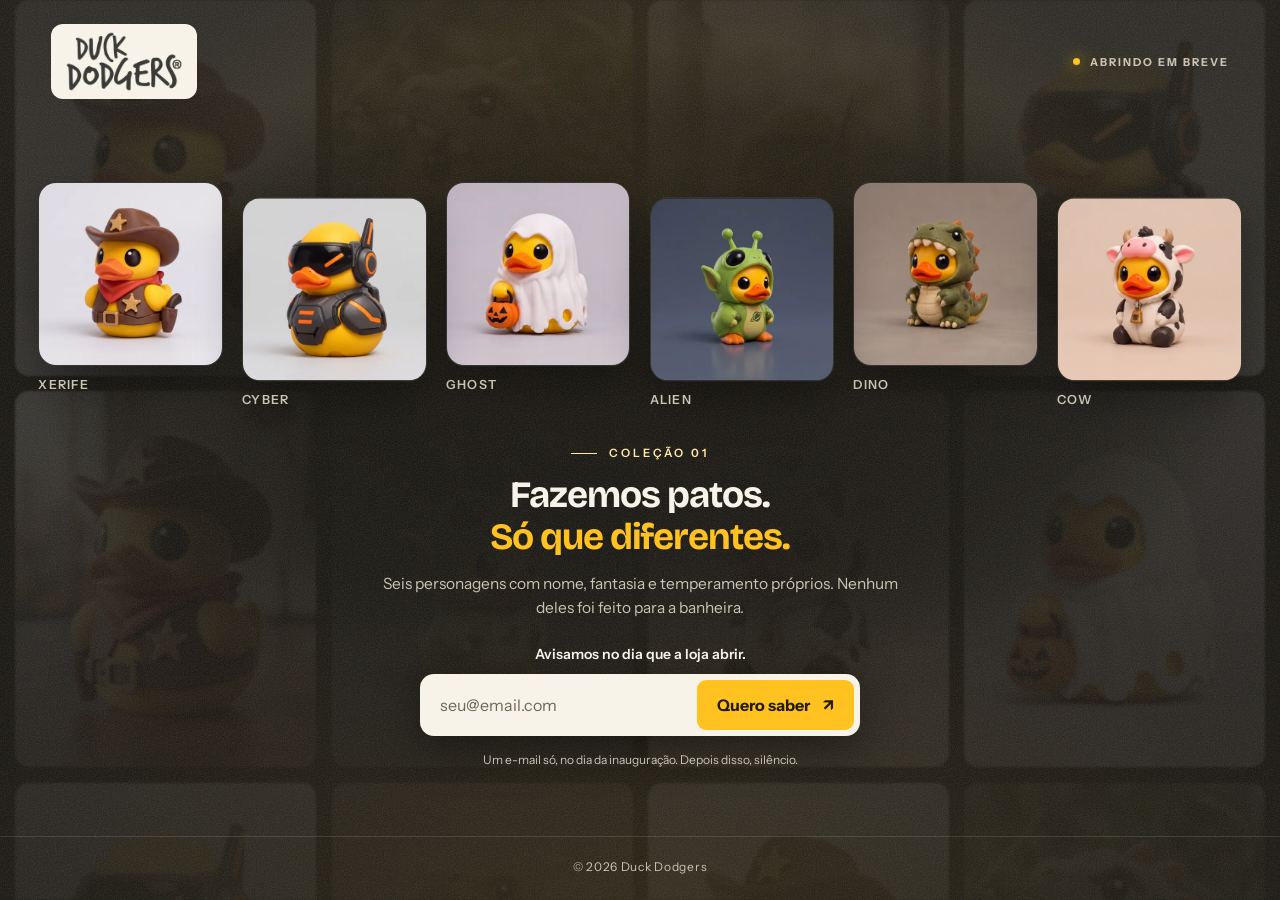
==== commit d46a530f: "up" ====
--- a/index.html
+++ b/index.html
@@ -2,326 +2,84 @@
 <html lang="pt-BR">
 <head>
 <meta charset="utf-8">
-<meta name="viewport" content="width=device-width,initial-scale=1,viewport-fit=cover">
-<title>Duck Dodgers — patos colecionáveis com personalidade</title>
-<meta name="description" content="Patos colecionáveis impressos em 3D em São Paulo: quatro cores reais no filamento, camada de 0,12 mm e lote pequeno. Protótipo de loja.">
-<meta name="theme-color" content="#FAF6EC">
-<meta name="color-scheme" content="light">
+<meta name="viewport" content="width=device-width,initial-scale=1">
+<title>Duck Dodgers — Fazemos patos. Só que diferentes.</title>
+<meta name="description" content="Seis personagens colecionáveis, cada um com nome, fantasia e temperamento próprios. A loja abre em breve — entre na lista e saiba primeiro.">
+<meta name="theme-color" content="#14120D">
+<link rel="icon" href="img/logo.webp">
 
+<!-- Preview ao compartilhar o link. A maioria dos leitores de og:image exige
+     URL absoluta: troque por https://SEU-DOMINIO/img/... ao publicar. -->
 <meta property="og:type" content="website">
-<meta property="og:title" content="Duck Dodgers — patos colecionáveis com personalidade">
-<meta property="og:description" content="Colecionáveis FDM em lote pequeno, com quatro cores reais no filamento.">
-<meta property="og:image" content="img/cyber_front.webp">
+<meta property="og:title" content="Fazemos patos. Só que diferentes.">
+<meta property="og:description" content="Seis personagens colecionáveis, cada um com nome, fantasia e temperamento próprios. A loja abre em breve.">
+<meta property="og:image" content="img/hero-02-md.webp">
 <meta property="og:locale" content="pt_BR">
-
-<link rel="icon" href="img/logo.webp" type="image/webp">
-<link rel="apple-touch-icon" href="img/logo.webp">
+<meta name="twitter:card" content="summary_large_image">
 
 <link rel="preconnect" href="https://fonts.googleapis.com">
 <link rel="preconnect" href="https://fonts.gstatic.com" crossorigin>
-<link rel="stylesheet" href="https://fonts.googleapis.com/css2?family=Bricolage+Grotesque:opsz,wght@12..96,500;12..96,700;12..96,800&family=Instrument+Sans:wght@400;500;600&family=JetBrains+Mono:wght@400;500&display=swap">
-<link rel="stylesheet" href="assets/css/style.css">
-
-<script defer src="assets/js/app.js"></script>
-<script defer src="assets/js/region.js"></script>
+<link href="https://fonts.googleapis.com/css2?family=Bricolage+Grotesque:wght@500;700;800&family=Instrument+Sans:wght@400;500;600;700&display=swap" rel="stylesheet">
+<link rel="stylesheet" href="assets/css/coming.css">
+<script defer src="assets/js/coming.js"></script>
 </head>
 
 <body>
+<!-- Fundo em três camadas. As colunas de fotos são montadas em coming.js
+     (são ~60 nós puramente decorativos; não valem o peso no HTML). -->
+<div class="backdrop" id="backdrop" aria-hidden="true"></div>
+<div class="glow" aria-hidden="true"></div>
+<div class="grain" aria-hidden="true"></div>
 
-<a class="skip-link" href="#viewHome">Pular para o conteúdo</a>
+<header>
+  <a href="./" aria-label="Duck Dodgers">
+    <img src="img/logo.webp" alt="Duck Dodgers" width="560" height="290">
+  </a>
+  <span class="status"><i aria-hidden="true"></i> ABRINDO EM BREVE</span>
+</header>
 
-<!-- Tudo que fica atrás de sacola/checkout: recebe `inert` quando um overlay abre. -->
-<div id="appRoot">
+<!-- A ordem aqui é fala → elenco, e só o CSS inverte (order: -1). Assim o
+     leitor de tela encontra o h1 antes do h2; o elenco não tem nada focável,
+     então a ordem de tabulação não se desencontra do que se vê. -->
+<main>
+  <div class="say">
+    <p class="eyebrow"><span aria-hidden="true"></span> COLEÇÃO 01</p>
 
-  <p class="notice">
-    Protótipo de loja &middot; nenhum pagamento é processado e nenhum pedido é enviado — teste o fluxo à vontade na <b>Duck Dodgers</b>
-  </p>
+    <h1>Fazemos patos.<br><em>Só que diferentes.</em></h1>
 
-  <header class="header" id="header">
-    <div class="shell header__in">
-      <a href="#/" class="logo" aria-label="Duck Dodgers, ir para a página inicial">
-        <img src="img/logo.webp" alt="" width="560" height="290">
-      </a>
+    <p class="intro">Seis personagens com nome, fantasia e temperamento próprios. Nenhum deles foi feito para a banheira.</p>
 
-      <nav class="nav" aria-label="Principal">
-        <a href="#colecao">Coleção</a>
-        <a href="#processo">Como imprimimos</a>
-        <a href="#encomenda">Sob encomenda</a>
-      </nav>
-
-      <div class="header__right"><button type="button" class="region-trigger" id="regionBtn" aria-haspopup="dialog"><span aria-hidden="true">⌖</span> <span id="regionLabel">Seu CEP</span></button>
-        <div class="search">
-          <svg width="15" height="15" viewBox="0 0 24 24" fill="none" stroke="currentColor" stroke-width="2.2" aria-hidden="true"><circle cx="11" cy="11" r="7"/><path d="m20 20-3.5-3.5"/></svg>
-          <label class="sr-only" for="search">Buscar patos</label>
-          <input class="js-search" id="search" type="search" placeholder="Buscar patos…" autocomplete="off">
-        </div>
-
-        <button type="button" class="icon-btn cart-btn" id="cartBtn" aria-label="Abrir sacola, vazia">
-          <svg width="20" height="20" viewBox="0 0 24 24" fill="none" stroke="currentColor" stroke-width="2" aria-hidden="true"><path d="M6 7h12l1.2 12.2a1.5 1.5 0 0 1-1.5 1.8H6.3a1.5 1.5 0 0 1-1.5-1.8Z"/><path d="M9 10V6a3 3 0 0 1 6 0v4"/></svg>
-          <span class="cart-btn__count" id="cartCount" aria-hidden="true" hidden>0</span>
-        </button>
-
-        <button type="button" class="icon-btn burger" id="burger" aria-expanded="false" aria-controls="mobileMenu" aria-label="Abrir menu">
-          <svg width="20" height="20" viewBox="0 0 24 24" fill="none" stroke="currentColor" stroke-width="2.2" aria-hidden="true"><path d="M4 7h16M4 12h16M4 17h16"/></svg>
-        </button>
+    <form id="notifyForm" novalidate>
+      <label for="email">Avisamos no dia que a loja abrir.</label>
+      <div class="email-field">
+        <input id="email" name="email" type="email" autocomplete="email" maxlength="254"
+               placeholder="seu@email.com" required aria-describedby="formMessage privacy">
+        <button type="submit" id="notifyButton">Quero saber <span aria-hidden="true">↗</span></button>
       </div>
-    </div>
-  </header>
-
-  <main>
-    <!-- ==================== HOME ==================== -->
-    <div id="viewHome" tabindex="-1">
-
-      <section class="hero" aria-labelledby="heroTitle">
-        <!-- Fundo do hero. O video e decorativo: toda a informacao esta no texto
-             ao lado, entao ele fica fora da arvore de acessibilidade.
-             Para trocar, substitua os arquivos em assets/video/ mantendo os
-             nomes (hero.webm / hero.mp4 / hero-poster.webp) — ver LEIAME.md. -->
-        <div class="hero__media" aria-hidden="true">
-          <video id="heroVideo" class="hero__video" autoplay loop muted playsinline
-                 preload="metadata" poster="assets/video/hero-poster.webp"
-                 disablepictureinpicture tabindex="-1">
-            <source src="assets/video/hero.webm" type="video/webm">
-            <source src="assets/video/hero.mp4" type="video/mp4">
-          </video>
-          <div class="hero__veil"></div>
-        </div>
-
-        <div class="shell hero__in">
-          <div>
-            <p class="eyebrow">Coleção 01 &middot; Turno da Noite</p>
-            <h1 id="heroTitle">Patos que fazem <em>hora extra</em>.</h1>
-            <p class="hero__lede">
-              Uma turma de patos colecionáveis com profissões duvidosas e <span class="mark">personalidade de sobra</span>. Escolha quem vai ocupar sua mesa — ou reúna o turno inteiro.
-            </p>
-            <div class="hero__cta">
-              <a class="btn btn--primary" href="#colecao">Ver a coleção</a>
-              <a class="btn btn--ghost" href="#processo">Como a gente imprime</a>
-            </div>
-            <ul class="hero__stats">
-              <li><b class="mono">0,12 mm</b><span>altura de camada</span></li>
-              <li><b class="mono">4 cores</b><span>direto no AMS</span></li>
-              <li><b class="mono">~9 h</b><span>por pato</span></li>
-            </ul>
-          </div>
-        </div>
-      </section>
-
-      <!-- aria-hidden: o texto é duplicado para o loop; o leitor de tela leria tudo duas vezes -->
-      <div class="marquee" aria-hidden="true">
-        <div class="marquee__track" id="marquee"></div>
-      </div>
-
-      <section class="section" id="colecao" aria-labelledby="colecaoTitle">
-        <div class="shell">
-          <div class="section__head reveal">
-            <div>
-              <p class="eyebrow">Coleção 01 &middot; Turno da noite</p>
-              <h2 id="colecaoTitle">Três patos, três profissões duvidosas</h2>
-              <p>Modelados para FDM: formas cheias, sem ilhas, sem ponte maior que 4 mm. O que você vê na foto é o que sai da mesa.</p>
-            </div>
-          </div>
-
-          <div class="filters">
-            <div class="filters__group" id="filters" role="radiogroup" aria-label="Filtrar por categoria"></div>
-            <div class="sort">
-              <label for="sort">Ordenar</label>
-              <select id="sort">
-                <option value="rel">Destaques da coleção</option>
-                <option value="asc">Menor preço</option>
-                <option value="desc">Maior preço</option>
-                <option value="az">Nome (A–Z)</option>
-              </select>
-            </div>
-          </div>
-
-          <div class="catalog-tools"><label for="priceLimit">Preço inicial <select id="priceLimit"><option value="0">Todos os preços</option><option value="10000">Até R$ 100</option><option value="11000">Até R$ 110</option><option value="12000">Até R$ 120</option></select></label><button type="button" class="chip" id="favoritesOnly" aria-pressed="false">♡ Meus favoritos <span id="favoriteCount">0</span></button><button type="button" class="text-action" id="resetCatalog">Limpar filtros</button><p id="resultCount" role="status"></p></div>
-          <ul class="grid" id="grid"></ul>
-        </div>
-      </section>
-
-      <section class="section section--tinted" id="processo" aria-labelledby="processoTitle">
-        <div class="shell">
-          <div class="section__head reveal">
-            <div>
-              <p class="eyebrow">Ficha de produção</p>
-              <h2 id="processoTitle">Como imprimimos</h2>
-              <p>Sem segredo: a ficha de cada pato é a mesma que a gente usa no slicer. Se você imprime, vai reconhecer tudo.</p>
-            </div>
-          </div>
-
-          <ol class="steps reveal">
-            <li class="step">
-              <p class="step__n">ETAPA 01</p>
-              <h3>Modelagem para FDM</h3>
-              <p>Ângulos acima de 45° e paredes mínimas de 1,6 mm — o pato fecha sozinho, sem suporte encostando na superfície visível.</p>
-            </li>
-            <li class="step">
-              <p class="step__n">ETAPA 02</p>
-              <h3>Troca de cor no AMS</h3>
-              <p>Quatro carretéis PLA Basic no AMS. A cor entra no filamento, então arranhão não revela plástico branco embaixo.</p>
-            </li>
-            <li class="step">
-              <p class="step__n">ETAPA 03</p>
-              <h3>Impressão 0,12 mm</h3>
-              <p>Bico de 0,4 mm, preenchimento giroide de 15%, mesa lisa PEI. Cerca de 9 horas e 68 g de material por pato.</p>
-            </li>
-            <li class="step">
-              <p class="step__n">ETAPA 04</p>
-              <h3>Acabamento e teste</h3>
-              <p>Rebarba removida à mão, base lixada em 400 e teste de equilíbrio: se tomba na bancada, não vai pra caixa.</p>
-            </li>
-          </ol>
-
-          <ul class="facts reveal">
-            <li><b class="mono">PLA Basic</b><span>filamento, 1,75 mm</span></li>
-            <li><b class="mono">15%</b><span>preenchimento giroide</span></li>
-            <li><b class="mono">0,4 mm</b><span>bico padrão</span></li>
-            <li><b class="mono">68 g</b><span>material por pato</span></li>
-          </ul>
-        </div>
-      </section>
-
-      <section class="section" id="encomenda" aria-labelledby="encomendaTitle">
-        <div class="shell">
-          <div class="custom reveal">
-            <div class="custom__text">
-              <p class="eyebrow">Sob encomenda</p>
-              <h2 id="encomendaTitle">Um pato com a cara do seu time</h2>
-              <p>Uniforme, crachá, capacete, mascote de empresa. A gente modela, manda o render para sua aprovação e só depois imprime. Lotes a partir de 10 unidades, prazo médio de 3 semanas.</p>
-
-              <form class="brief" id="briefForm" novalidate>
-                <div class="brief__field">
-                  <label class="sr-only" for="briefEmail">Seu e-mail</label>
-                  <input id="briefEmail" type="email" inputmode="email" autocomplete="email" placeholder="seu@email.com" aria-describedby="briefEmailErr briefHint">
-                  <span class="field-error" id="briefEmailErr" role="alert"></span>
-                </div>
-                <button class="btn btn--primary" type="submit">Pedir orçamento</button>
-              </form>
-              <p class="fine-print" id="briefHint">Respondemos em até 2 dias úteis com faixa de preço e prazo.</p>
-            </div>
-
-            <div class="custom__art">
-              <img src="img/agent_side.webp" alt="Agent Duck de perfil" width="860" height="860" loading="lazy" decoding="async">
-            </div>
-          </div>
-        </div>
-      </section>
-    </div>
-
-    <!-- ==================== PRODUTO ==================== -->
-    <div id="viewProduct" hidden>
-      <div class="shell" id="pdp"></div>
-    </div>
-<section class="section section--tinted" id="sizeGuide"><div class="shell"><p class="eyebrow">Encontre seu tamanho</p><h2>Um lugar na mesa. Ou na estante.</h2><div class="size-guide"><article><span class="size-guide__number">6,5 <small>cm</small></span><h3>Mini</h3><p>Uma pequena companhia para a mesa e para começar sua coleção.</p></article><article><span class="size-guide__number">10 <small>cm</small></span><h3>Grande</h3><p>Mais presença para deixar os detalhes do personagem em destaque.</p></article></div><p class="fine-print">Alturas previstas no catálogo. Escolha o tamanho na página de cada personagem.</p></div></section>
-<section class="section" id="recentSection" hidden><div class="shell"><div class="section__head"><div><p class="eyebrow">Continue explorando</p><h2>Você viu por aqui</h2></div><button type="button" class="text-action" id="clearRecent">Limpar histórico</button></div><ul class="grid" id="recentGrid"></ul></div></section>
-<section class="section section--tinted" id="ajuda"><div class="shell help-layout"><div><p class="eyebrow">Antes de escolher</p><h2>Bom saber.</h2><p>Tamanhos, cuidados e como funciona esta loja de demonstração.</p></div><div class="faq">
-<details id="entrega"><summary>Como funcionam o frete e a entrega?</summary><p>O checkout usa um frete de demonstração de R$ 24,90, grátis a partir de R$ 250 em produtos após o cupom. Ainda não há consulta por CEP nem prazo de entrega confirmado. Nenhum pedido é enviado nesta versão.</p></details>
-<details id="trocas"><summary>Como solicitar uma troca?</summary><p>Esta versão não realiza vendas. Os canais de atendimento e a política de trocas serão definidos antes da abertura da loja.</p></details>
-<details id="cuidados"><summary>Como cuidar do meu colecionável?</summary><p>As peças do catálogo são de PLA. Limpe suavemente com pano seco e mantenha longe de calor, sol direto e produtos abrasivos. Evite quedas e pressão nos detalhes.</p></details>
-<details><summary>O que vem na minha seleção?</summary><p>Cada item corresponde a um personagem no tamanho escolhido: Mini, de 6,5 cm, ou Grande, de 10 cm. Confira tamanho e quantidade na sacola antes de continuar.</p></details>
-<details><summary>Já posso comprar de verdade?</summary><p>Ainda não. Preços, cupons e formas de pagamento fazem parte da demonstração. O checkout não cobra, não reserva estoque e não cria um pedido real.</p></details>
-<details id="privacidade"><summary>Onde ficam meus favoritos e histórico?</summary><p>Favoritos, produtos vistos e sacola ficam salvos neste navegador, sem criar uma conta. Você pode limpar o histórico no botão correspondente e remover os favoritos pelos corações. O formulário de orçamento não envia seus dados.</p></details>
-</div></div></section>
-  </main>
-
-  <footer class="footer">
-    <div class="shell">
-      <div class="footer__grid">
-        <div>
-          <a href="#/" class="logo" style="width:max-content" aria-label="Duck Dodgers, ir para a página inicial">
-            <img src="img/logo.webp" alt="" width="560" height="290" loading="lazy">
-          </a>
-          <p class="footer__about">Patos colecionáveis com personalidade de sobra. Escolha o seu e dê início à turma.</p>
-        </div>
-
-        <nav aria-labelledby="footLoja">
-          <h2 id="footLoja">Loja</h2>
-          <ul>
-            <li><a href="#colecao">Coleção 01</a></li>
-            <li><a href="#encomenda">Sob encomenda</a></li>
-            <li><a href="#processo">Como imprimimos</a></li>
-          </ul>
-        </nav>
-
-        <nav aria-labelledby="footAjuda">
-          <h2 id="footAjuda">Ajuda</h2>
-          <ul>
-            <li><a href="#entrega">Prazo de entrega</a></li>
-            <li><a href="#trocas">Trocas e devoluções</a></li>
-            <li><a href="#cuidados">Cuidados com a peça</a></li><li><a href="#privacidade">Privacidade</a></li>
-          </ul>
-        </nav>
-
-        <div>
-          <h2 id="footContato">Contato</h2>
-          <ul aria-labelledby="footContato">
-            <li><a href="mailto:oi@duckdodgers.com.br">oi@duckdodgers.com.br</a></li>
-            <li>Seg a sex, 10h–18h</li>
-            <li>São Paulo, SP</li>
-          </ul>
-        </div>
-      </div>
-
-      <div class="footer__bottom">
-        <span>© 2026 Duck Dodgers® &middot; protótipo de loja</span>
-        <span class="mono">PIX · CARTÃO · BOLETO</span>
-      </div>
-    </div>
-  </footer>
-</div><!-- /#appRoot -->
-
-<!-- ==================== OVERLAYS ==================== -->
-
-<div class="mobile-menu" id="mobileMenu" role="dialog" aria-modal="true" aria-label="Menu" aria-hidden="true" hidden>
-  <div class="mobile-menu__head">
-    <span class="logo"><img src="img/logo.webp" alt="Duck Dodgers" width="560" height="290"></span>
-    <button type="button" class="icon-btn" id="closeMenu" aria-label="Fechar menu">
-      <svg width="20" height="20" viewBox="0 0 24 24" fill="none" stroke="currentColor" stroke-width="2.2" aria-hidden="true"><path d="M6 6l12 12M18 6 6 18"/></svg>
-    </button>
+      <!-- isca para robô: fora da tela e fora da ordem de tabulação -->
+      <div class="honeypot" aria-hidden="true"><input name="website" tabindex="-1" autocomplete="off"></div>
+      <p id="formMessage" role="status"></p>
+      <p class="privacy" id="privacy">Um e-mail só, no dia da inauguração. Depois disso, silêncio.</p>
+    </form>
   </div>
 
-  <div class="search">
-    <svg width="15" height="15" viewBox="0 0 24 24" fill="none" stroke="currentColor" stroke-width="2.2" aria-hidden="true"><circle cx="11" cy="11" r="7"/><path d="m20 20-3.5-3.5"/></svg>
-    <label class="sr-only" for="searchMobile">Buscar patos</label>
-    <input class="js-search" id="searchMobile" type="search" placeholder="Buscar patos…" autocomplete="off">
-  </div>
+  <!-- O elenco: cada pato aparece uma única vez e fica onde está. -->
+  <section class="cast" aria-label="A turma de estreia">
+    <ul>
+      <li style="--i:0"><figure><img src="img/xerif-sm.webp" srcset="img/xerif-sm.webp 480w, img/xerif.webp 1200w" sizes="(max-width:640px) 31vw, (max-width:900px) 30vw, 16vw" alt="Xerife Duck, de chapéu e estrela" width="480" height="480" decoding="async"><figcaption>Xerife</figcaption></figure></li>
+      <li style="--i:1"><figure><img src="img/cyber-sm.webp" srcset="img/cyber-sm.webp 480w, img/cyber.webp 1200w" sizes="(max-width:640px) 31vw, (max-width:900px) 30vw, 16vw" alt="Cyber Duck, de visor e armadura" width="480" height="480" decoding="async"><figcaption>Cyber</figcaption></figure></li>
+      <li style="--i:2"><figure><img src="img/ghost-sm.webp" srcset="img/ghost-sm.webp 480w, img/ghost.webp 1200w" sizes="(max-width:640px) 31vw, (max-width:900px) 30vw, 16vw" alt="Ghost Duck, com lençol e abóbora" width="480" height="480" decoding="async"><figcaption>Ghost</figcaption></figure></li>
+      <li style="--i:3"><figure><img src="img/et-sm.webp" srcset="img/et-sm.webp 480w, img/et.webp 1200w" sizes="(max-width:640px) 31vw, (max-width:900px) 30vw, 16vw" alt="Alien Duck, fantasiado de alienígena" width="480" height="480" decoding="async"><figcaption>Alien</figcaption></figure></li>
+      <li style="--i:4"><figure><img src="img/dino-sm.webp" srcset="img/dino-sm.webp 480w, img/dino.webp 1200w" sizes="(max-width:640px) 31vw, (max-width:900px) 30vw, 16vw" alt="Dino Duck, fantasiado de dinossauro" width="480" height="480" decoding="async"><figcaption>Dino</figcaption></figure></li>
+      <li style="--i:5"><figure><img src="img/cow-sm.webp" srcset="img/cow-sm.webp 480w, img/cow.webp 1200w" sizes="(max-width:640px) 31vw, (max-width:900px) 30vw, 16vw" alt="Cow Duck, de pijama de vaca" width="480" height="480" decoding="async"><figcaption>Cow</figcaption></figure></li>
+    </ul>
+  </section>
+</main>
 
-  <nav aria-label="Principal, móvel">
-    <a href="#colecao">Coleção</a>
-    <a href="#processo">Como imprimimos</a>
-    <a href="#encomenda">Sob encomenda</a>
-  </nav>
+<footer>
+  <span>© 2026 Duck Dodgers</span>
+</footer>
 
-  <p class="mobile-menu__foot">
-    <a href="mailto:oi@duckdodgers.com.br">oi@duckdodgers.com.br</a><br>
-    Seg a sex, 10h–18h &middot; São Paulo, SP
-  </p>
-</div>
-
-<div class="scrim" id="scrim"></div>
-
-<aside class="drawer" id="drawer" role="dialog" aria-modal="true" aria-labelledby="drawerTitle" aria-hidden="true">
-  <div class="drawer__head">
-    <h2 id="drawerTitle">Sua sacola</h2>
-    <button type="button" class="icon-btn" id="closeCart" aria-label="Fechar sacola">
-      <svg width="18" height="18" viewBox="0 0 24 24" fill="none" stroke="currentColor" stroke-width="2.2" aria-hidden="true"><path d="M6 6l12 12M18 6 6 18"/></svg>
-    </button>
-  </div>
-  <div class="ship-bar" id="shipBar"></div>
-  <ul class="cart-list" id="cartList"></ul>
-  <div class="drawer__foot" id="drawerFoot"></div>
-</aside>
-
-<dialog class="region-dialog" id="regionDialog" aria-labelledby="regionTitle" aria-describedby="regionIntro"><button type="button" class="region-close" id="regionClose" aria-label="Fechar escolha de região">×</button><div class="region-art"><img src="img/agent_front.webp" alt="Agent Duck, o pato de terno e maleta" width="860" height="860"><span>PRÓXIMA MISSÃO:<br> SUA REGIÃO.</span></div><div class="region-content"><p class="eyebrow">De onde você é?</p><h2 id="regionTitle">Um pato perto<br> de você.</h2><p id="regionIntro">Informe seu CEP para identificar sua cidade e deixar sua região salva para a próxima visita.</p><form id="regionForm" novalidate><label for="regionCep">Seu CEP</label><div class="region-field"><input id="regionCep" type="text" inputmode="numeric" autocomplete="postal-code" maxlength="9" placeholder="00000-000" aria-describedby="regionError regionPrivacy"><button type="submit" class="btn btn--accent" id="regionSubmit">Salvar região →</button></div><p class="field-error" id="regionError" role="alert"></p></form><p class="fine-print" id="regionPrivacy">Ao continuar, seu CEP será consultado no ViaCEP e salvo neste navegador. Nesta demonstração, a loja ainda não recebe essas informações.</p><button type="button" class="text-action" id="regionSkip">Continuar sem informar</button><button type="button" class="text-action" id="regionForget" hidden>Esquecer minha região</button></div></dialog>
-<p class="sr-only" id="cartLive" role="status"></p>
-<p class="toast" id="toast" role="status"></p>
-
-<noscript>
-  <p style="padding:24px;text-align:center">
-    Este protótipo precisa de JavaScript para mostrar o catálogo, a sacola e o checkout.
-  </p>
-</noscript>
-
+<noscript><p class="noscript">Ative o JavaScript para cadastrar seu e-mail.</p></noscript>
 </body>
 </html>
--- a/assets/css/coming.css
+++ b/assets/css/coming.css
@@ -0,0 +1,280 @@
+/* ==========================================================================
+   Duck Dodgers — página de espera
+   Palco escuro e quente, luz amarela da marca. O elenco no meio, grande; a
+   fala logo abaixo, em peso secundário.
+   Ao fundo, colunas de fotos deslizando bem apagadas — textura, não conteúdo.
+   ========================================================================== */
+
+:root {
+  --ink:        #14120D;   /* preto quente, da mesma familia do ink da loja */
+  --ink-2:      #1D1A13;
+  --brand:      #FFC220;
+  --brand-soft: #FFE9A8;
+  --paper:      #F7F3E8;
+  --paper-2:    #C9C4B4;   /* texto secundario: 7,9:1 sobre o fundo */
+  --line:       #ffffff1f;
+  --ease:       cubic-bezier(.2, .7, .3, 1);
+}
+
+* { box-sizing: border-box; }
+html { color-scheme: dark; }
+
+body {
+  margin: 0;
+  min-height: 100svh;
+  display: flex;
+  flex-direction: column;
+  background: var(--ink);
+  color: var(--paper);
+  font-family: 'Instrument Sans', sans-serif;
+  -webkit-font-smoothing: antialiased;
+}
+
+button, input { font: inherit; }
+button { cursor: pointer; }
+a { color: inherit; }
+
+/* Fundo ====================================================================
+   Três camadas empilhadas: fotos correndo, luz por cima, granulado por cima
+   de tudo. O conteúdo fica acima das três.
+
+   As colunas DESLIZAM, não saltam. Cada uma corre num tempo e num sentido
+   diferentes, então o olho nunca fecha o padrão — o que dava aspecto de
+   xadrez antes era o salto de posição a cada 3,4 s.
+   ========================================================================== */
+.backdrop {
+  position: fixed; inset: 0; z-index: 0; overflow: hidden; pointer-events: none;
+  display: flex; gap: clamp(10px, 1.2vw, 18px); padding: 0 clamp(10px, 1.2vw, 18px);
+  /* apagado de propósito: aqui é textura, não conteúdo */
+  opacity: .3;
+  filter: saturate(.62) brightness(.9) blur(.8px);
+  /* buraco no meio: o miolo fica limpo para o texto, as fotos vivem nas bordas */
+  -webkit-mask-image: radial-gradient(ellipse 58% 48% at 50% 44%, transparent 12%, #000 80%);
+          mask-image: radial-gradient(ellipse 58% 48% at 50% 44%, transparent 12%, #000 80%);
+}
+
+.strip { flex: 1; min-width: 0; }
+
+.strip__track {
+  display: flex; flex-direction: column; gap: clamp(10px, 1.2vw, 18px);
+  will-change: transform;
+  /* a lista vai duplicada dentro do track: a -50% cai exatamente sobre o
+     começo da cópia, então o laço fecha sem emenda visível */
+  animation: correr var(--dur, 100s) linear infinite;
+  animation-direction: var(--dir, normal);
+  animation-delay: var(--atraso, 0s);
+}
+@keyframes correr { from { transform: translateY(0); } to { transform: translateY(-50%); } }
+
+.strip img {
+  width: 100%; height: auto; aspect-ratio: 4 / 5;
+  object-fit: cover; display: block; border-radius: 14px;
+}
+
+/* Só as duas primeiras colunas em telas estreitas: cinco viram tiras finas. */
+.strip:nth-child(n+3) { display: none; }
+@media (min-width: 620px)  { .strip:nth-child(3) { display: block; } }
+@media (min-width: 1000px) { .strip:nth-child(4) { display: block; } }
+@media (min-width: 1320px) { .strip:nth-child(5) { display: block; } }
+
+@media (prefers-reduced-motion: reduce) {
+  .strip__track { animation: none; }
+}
+
+.glow {
+  position: fixed; inset: 0; z-index: 1; pointer-events: none;
+  background:
+    radial-gradient(58% 44% at 50% 40%, rgb(20 18 13 / .88), rgb(20 18 13 / .5) 62%, transparent 82%),
+    radial-gradient(60% 45% at 50% 22%, rgb(255 194 32 / .14), transparent 70%),
+    radial-gradient(90% 60% at 50% 100%, rgb(255 194 32 / .07), transparent 65%),
+    linear-gradient(180deg, rgb(29 26 19 / .72), rgb(20 18 13 / .46) 40%, rgb(20 18 13 / .78));
+}
+.grain {
+  position: fixed; inset: 0; z-index: 2; pointer-events: none; opacity: .5;
+  background-image: url("data:image/svg+xml,%3Csvg xmlns='http://www.w3.org/2000/svg' width='140' height='140'%3E%3Cfilter id='n'%3E%3CfeTurbulence type='fractalNoise' baseFrequency='.85' numOctaves='3'/%3E%3C/filter%3E%3Crect width='140' height='140' filter='url(%23n)' opacity='.34'/%3E%3C/svg%3E");
+}
+
+/* Cabeçalho e rodapé ------------------------------------------------------- */
+header, footer {
+  position: relative; z-index: 4;
+  display: flex; align-items: center; justify-content: space-between;
+  gap: 20px; padding: 24px 4vw;
+}
+header > a {
+  display: block; background: var(--paper);
+  padding: 7px 14px; border-radius: 12px;
+}
+header img { width: 118px; height: auto; display: block; }
+
+.status {
+  display: flex; align-items: center; gap: 10px;
+  font-size: 11px; font-weight: 700; letter-spacing: .18em;
+  color: var(--paper-2);
+}
+.status i {
+  width: 7px; height: 7px; border-radius: 50%; flex: none;
+  background: var(--brand); box-shadow: 0 0 16px var(--brand);
+}
+
+footer {
+  justify-content: center;   /* sobrou um item só */
+  font-size: 12px; letter-spacing: .06em;
+  color: var(--paper-2);            /* antes #c5c4bf a 9 px: 2,69:1 */
+  border-top: 1px solid var(--line);
+  margin-top: 8px; padding-top: 22px; padding-bottom: 26px;
+}
+
+/* Palco ====================================================================
+   Os patos ocupam o meio, grandes, em faixa larga. O texto vem abaixo, em
+   corpo e peso menores: ele apoia a imagem, não disputa com ela.
+   ========================================================================== */
+main {
+  position: relative; z-index: 3; flex: 1;
+  display: flex; flex-direction: column; justify-content: center; align-items: center;
+  gap: clamp(34px, 6vh, 68px);
+  width: 100%; max-width: 1400px; margin: 0 auto;
+  padding: clamp(20px, 3vh, 40px) clamp(20px, 3vw, 48px);
+}
+
+/* O elenco sobe visualmente sem mudar de lugar no HTML. */
+.cast { order: -1; }
+
+.say { width: 100%; max-width: 660px; text-align: center; }
+
+.eyebrow {
+  display: flex; align-items: center; justify-content: center; gap: 12px;
+  margin: 0;
+  font-size: 11.5px; font-weight: 600; letter-spacing: .26em;
+  color: var(--brand-soft);
+}
+.eyebrow span { width: 26px; height: 1px; background: currentColor; flex: none; }
+
+/* Peso secundário: o título continua sendo o h1, mas em corpo e peso menores
+   — quem manda na tela agora são as fotos. */
+h1 {
+  margin: 14px 0 0;
+  font: 700 clamp(26px, 2.9vw, 40px)/1.12 'Bricolage Grotesque', sans-serif;
+  letter-spacing: -.028em;
+  text-wrap: nowrap;
+}
+h1 em { font-style: normal; color: var(--brand); }
+
+.intro {
+  margin: 14px auto 0; max-width: 52ch;
+  font-size: 15.5px; line-height: 1.6; color: var(--paper-2);
+}
+
+/* Formulário --------------------------------------------------------------- */
+form { max-width: 440px; margin: 24px auto 0; }
+form > label { display: block; margin-bottom: 11px; font-size: 14px; font-weight: 600; }
+
+.email-field {
+  display: flex; gap: 6px; padding: 6px;
+  background: var(--paper); border-radius: 14px;
+  box-shadow: 0 12px 46px rgb(0 0 0 / .45);
+}
+.email-field input {
+  flex: 1; min-width: 0; border: 0; background: transparent;
+  padding: 13px 14px; color: #262319; outline-offset: -2px;
+}
+.email-field input::placeholder { color: #6C6858; }
+.email-field input[aria-invalid="true"] { outline: 2px solid #C0261B; outline-offset: -2px; }
+
+.email-field button {
+  border: 0; border-radius: 9px; padding: 15px 20px;
+  background: var(--brand); color: #221B05;
+  font-weight: 700; white-space: nowrap;
+  transition: background 140ms var(--ease);
+}
+.email-field button:hover:not(:disabled) { background: #FFD65E; }
+.email-field button:disabled { opacity: .55; cursor: not-allowed; }
+.email-field button span { margin-left: 9px; }
+
+#formMessage { margin: 12px 0 0; font-size: 13.5px; line-height: 1.5; color: var(--brand-soft); }
+#formMessage:empty { display: none; }
+#formMessage[data-erro="1"] { color: #FFB3A6; }
+
+.privacy { margin: 14px 0 0; font-size: 12px; line-height: 1.6; color: var(--paper-2); }
+
+.honeypot { position: absolute; left: -10000px; width: 1px; height: 1px; overflow: hidden; }
+
+/* O elenco -----------------------------------------------------------------
+   Seis fotos, cada uma uma vez, em lugar fixo — agora em faixa larga e no
+   centro da tela. */
+.cast { width: 100%; }
+
+.cast ul {
+  list-style: none; margin: 0; padding: 0;
+  display: grid; grid-template-columns: repeat(6, minmax(0, 1fr));
+  gap: clamp(12px, 1.5vw, 22px);
+  align-items: start;
+}
+.cast figure { margin: 0; }
+
+.cast img {
+  /* height:auto e obrigatorio: os atributos width/height do HTML viram dica de
+     estilo, e sem isso a altura fica presa em 480px e o aspect-ratio nao vale */
+  width: 100%; height: auto; aspect-ratio: 1; object-fit: cover; display: block;
+  border-radius: clamp(14px, 1.4vw, 22px); border: 1px solid var(--line);
+  background: var(--ink-2);
+  box-shadow: 0 18px 44px rgb(0 0 0 / .34);
+}
+
+.cast figcaption {
+  margin-top: 11px;
+  font-size: 12.5px; font-weight: 600; letter-spacing: .1em; text-transform: uppercase;
+  color: var(--paper-2);
+}
+
+/* Zigue-zague: seis quadrados perfeitamente alinhados viram planilha. */
+.cast li:nth-child(even) { transform: translateY(clamp(10px, 1.2vw, 20px)); }
+
+/* Entrada: acontece uma vez, no carregamento. Não é laço.
+   A ordem dos atrasos segue o que se vê (elenco primeiro), não o HTML. */
+@media (prefers-reduced-motion: no-preference) {
+  .say > *, .cast { animation: sobe .7s var(--ease) backwards; }
+  .cast li { animation: sobe .6s var(--ease) backwards; animation-delay: calc(.1s + var(--i) * .07s); }
+  .eyebrow { animation-delay: .52s; }
+  h1       { animation-delay: .58s; }
+  .intro   { animation-delay: .64s; }
+  form     { animation-delay: .7s; }
+  .cast    { animation: none; }
+}
+@keyframes sobe { from { opacity: 0; transform: translateY(16px); } }
+/* o deslocamento do zigue-zague tem de sobreviver ao fim da animação */
+@media (prefers-reduced-motion: no-preference) {
+  @keyframes sobe-par { from { opacity: 0; transform: translateY(calc(16px + clamp(10px, 1.2vw, 20px))); } }
+  .cast li:nth-child(even) { animation-name: sobe-par; }
+}
+
+.noscript { position: relative; z-index: 4; text-align: center; padding: 0 24px; }
+
+:focus-visible { outline: 3px solid var(--brand); outline-offset: 4px; border-radius: 4px; }
+
+/* Telas menores ------------------------------------------------------------ */
+@media (max-width: 900px) {
+  main { gap: clamp(26px, 4vh, 40px); justify-content: flex-start; padding-top: clamp(18px, 3vh, 32px); }
+  .cast ul { grid-template-columns: repeat(3, minmax(0, 1fr)); row-gap: clamp(18px, 3vw, 28px); }
+  .cast li:nth-child(even) { transform: none; animation-name: sobe; }
+  h1 { font-size: clamp(26px, 4.6vw, 38px); }
+}
+
+@media (max-width: 640px) {
+  header { padding: 18px 22px; }
+  header img { width: 100px; }
+  .status { font-size: 10px; letter-spacing: .12em; max-width: 140px; line-height: 1.5; }
+  main { padding: 18px 20px 0; }
+  h1 { font-size: clamp(24px, 6.4vw, 34px); letter-spacing: -.024em; }
+  .intro { font-size: 15px; }
+  .email-field { flex-wrap: wrap; }
+  .email-field input { flex-basis: 100%; }
+  .email-field button { width: 100%; }
+  footer { flex-direction: column; gap: 10px; text-align: center; font-size: 11.5px; }
+}
+
+/* O título não quebra (text-wrap: nowrap), então em telas muito estreitas ele
+   precisa encolher — senão estoura para fora em vez de passar para a linha
+   de baixo. Abaixo de 320 px não há aparelho comum, mas há zoom de texto. */
+@media (max-width: 380px) {
+  h1 { font-size: clamp(19px, 6.2vw, 26px); }
+}
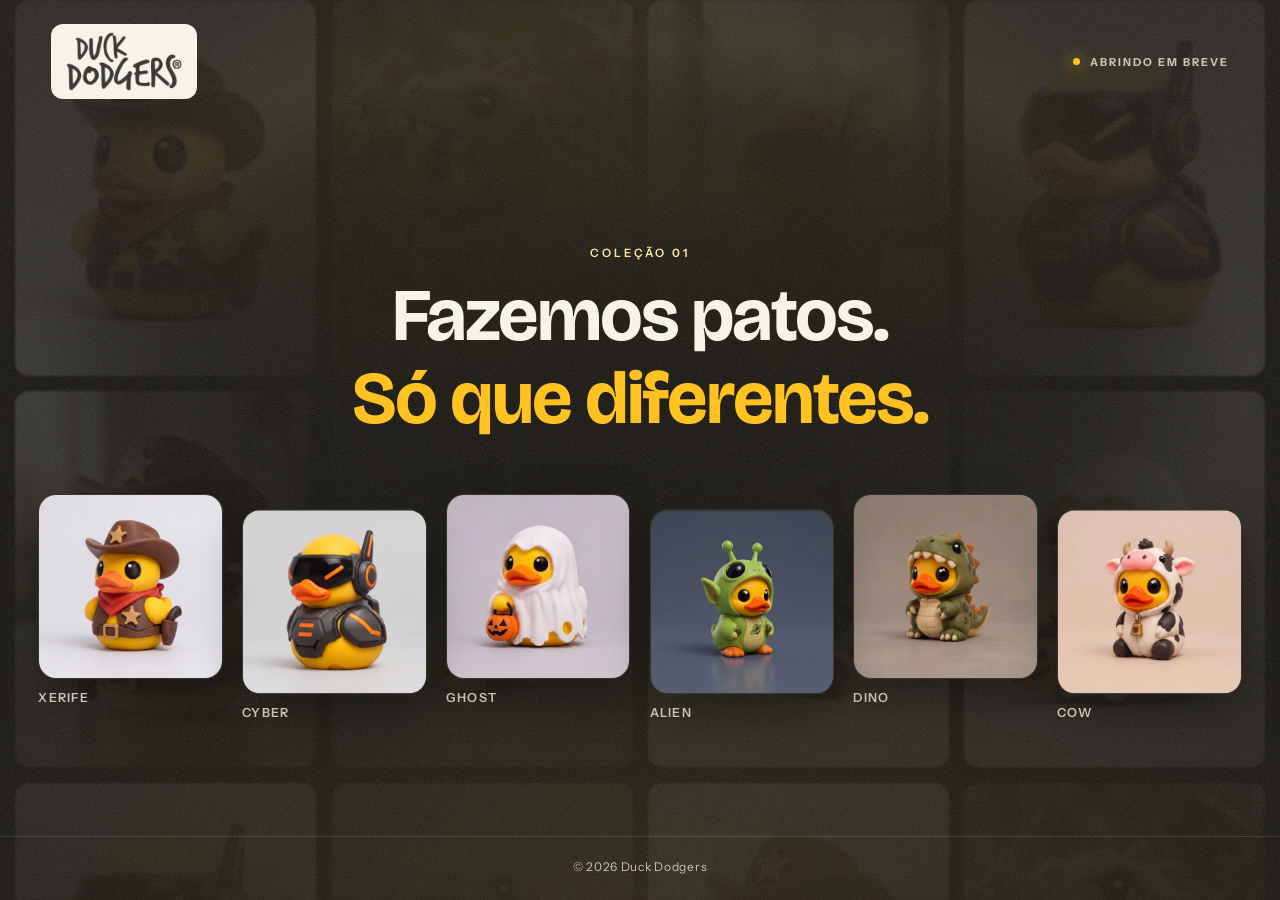
==== commit ca20ef97: "fix up page" ====
--- a/index.html
+++ b/index.html
@@ -38,29 +38,12 @@
   <span class="status"><i aria-hidden="true"></i> ABRINDO EM BREVE</span>
 </header>
 
-<!-- A ordem aqui é fala → elenco, e só o CSS inverte (order: -1). Assim o
-     leitor de tela encontra o h1 antes do h2; o elenco não tem nada focável,
-     então a ordem de tabulação não se desencontra do que se vê. -->
+<!-- Fala em cima, elenco embaixo: a ordem do HTML é a mesma da tela. -->
 <main>
   <div class="say">
-    <p class="eyebrow"><span aria-hidden="true"></span> COLEÇÃO 01</p>
+    <p class="eyebrow">COLEÇÃO 01</p>
 
     <h1>Fazemos patos.<br><em>Só que diferentes.</em></h1>
-
-    <p class="intro">Seis personagens com nome, fantasia e temperamento próprios. Nenhum deles foi feito para a banheira.</p>
-
-    <form id="notifyForm" novalidate>
-      <label for="email">Avisamos no dia que a loja abrir.</label>
-      <div class="email-field">
-        <input id="email" name="email" type="email" autocomplete="email" maxlength="254"
-               placeholder="seu@email.com" required aria-describedby="formMessage privacy">
-        <button type="submit" id="notifyButton">Quero saber <span aria-hidden="true">↗</span></button>
-      </div>
-      <!-- isca para robô: fora da tela e fora da ordem de tabulação -->
-      <div class="honeypot" aria-hidden="true"><input name="website" tabindex="-1" autocomplete="off"></div>
-      <p id="formMessage" role="status"></p>
-      <p class="privacy" id="privacy">Um e-mail só, no dia da inauguração. Depois disso, silêncio.</p>
-    </form>
   </div>
 
   <!-- O elenco: cada pato aparece uma única vez e fica onde está. -->
@@ -80,6 +63,5 @@
   <span>© 2026 Duck Dodgers</span>
 </footer>
 
-<noscript><p class="noscript">Ative o JavaScript para cadastrar seu e-mail.</p></noscript>
 </body>
 </html>
--- a/assets/css/coming.css
+++ b/assets/css/coming.css
@@ -136,10 +136,7 @@
   padding: clamp(20px, 3vh, 40px) clamp(20px, 3vw, 48px);
 }
 
-/* O elenco sobe visualmente sem mudar de lugar no HTML. */
-.cast { order: -1; }
-
-.say { width: 100%; max-width: 660px; text-align: center; }
+.say { width: 100%; max-width: 900px; text-align: center; }
 
 .eyebrow {
   display: flex; align-items: center; justify-content: center; gap: 12px;
@@ -147,56 +144,15 @@
   font-size: 11.5px; font-weight: 600; letter-spacing: .26em;
   color: var(--brand-soft);
 }
-.eyebrow span { width: 26px; height: 1px; background: currentColor; flex: none; }
-
-/* Peso secundário: o título continua sendo o h1, mas em corpo e peso menores
-   — quem manda na tela agora são as fotos. */
+
+/* Título em escala de destaque, disputando a atenção com as fotos. */
 h1 {
   margin: 14px 0 0;
-  font: 700 clamp(26px, 2.9vw, 40px)/1.12 'Bricolage Grotesque', sans-serif;
+  font: 700 clamp(52px, 5.8vw, 80px)/1.12 'Bricolage Grotesque', sans-serif;
   letter-spacing: -.028em;
   text-wrap: nowrap;
 }
 h1 em { font-style: normal; color: var(--brand); }
-
-.intro {
-  margin: 14px auto 0; max-width: 52ch;
-  font-size: 15.5px; line-height: 1.6; color: var(--paper-2);
-}
-
-/* Formulário --------------------------------------------------------------- */
-form { max-width: 440px; margin: 24px auto 0; }
-form > label { display: block; margin-bottom: 11px; font-size: 14px; font-weight: 600; }
-
-.email-field {
-  display: flex; gap: 6px; padding: 6px;
-  background: var(--paper); border-radius: 14px;
-  box-shadow: 0 12px 46px rgb(0 0 0 / .45);
-}
-.email-field input {
-  flex: 1; min-width: 0; border: 0; background: transparent;
-  padding: 13px 14px; color: #262319; outline-offset: -2px;
-}
-.email-field input::placeholder { color: #6C6858; }
-.email-field input[aria-invalid="true"] { outline: 2px solid #C0261B; outline-offset: -2px; }
-
-.email-field button {
-  border: 0; border-radius: 9px; padding: 15px 20px;
-  background: var(--brand); color: #221B05;
-  font-weight: 700; white-space: nowrap;
-  transition: background 140ms var(--ease);
-}
-.email-field button:hover:not(:disabled) { background: #FFD65E; }
-.email-field button:disabled { opacity: .55; cursor: not-allowed; }
-.email-field button span { margin-left: 9px; }
-
-#formMessage { margin: 12px 0 0; font-size: 13.5px; line-height: 1.5; color: var(--brand-soft); }
-#formMessage:empty { display: none; }
-#formMessage[data-erro="1"] { color: #FFB3A6; }
-
-.privacy { margin: 14px 0 0; font-size: 12px; line-height: 1.6; color: var(--paper-2); }
-
-.honeypot { position: absolute; left: -10000px; width: 1px; height: 1px; overflow: hidden; }
 
 /* O elenco -----------------------------------------------------------------
    Seis fotos, cada uma uma vez, em lugar fixo — agora em faixa larga e no
@@ -230,14 +186,12 @@
 .cast li:nth-child(even) { transform: translateY(clamp(10px, 1.2vw, 20px)); }
 
 /* Entrada: acontece uma vez, no carregamento. Não é laço.
-   A ordem dos atrasos segue o que se vê (elenco primeiro), não o HTML. */
+   Primeiro o texto, depois o elenco, na mesma ordem em que aparecem. */
 @media (prefers-reduced-motion: no-preference) {
   .say > *, .cast { animation: sobe .7s var(--ease) backwards; }
-  .cast li { animation: sobe .6s var(--ease) backwards; animation-delay: calc(.1s + var(--i) * .07s); }
-  .eyebrow { animation-delay: .52s; }
-  h1       { animation-delay: .58s; }
-  .intro   { animation-delay: .64s; }
-  form     { animation-delay: .7s; }
+  .cast li { animation: sobe .6s var(--ease) backwards; animation-delay: calc(.3s + var(--i) * .07s); }
+  .eyebrow { animation-delay: .1s; }
+  h1       { animation-delay: .16s; }
   .cast    { animation: none; }
 }
 @keyframes sobe { from { opacity: 0; transform: translateY(16px); } }
@@ -247,8 +201,6 @@
   .cast li:nth-child(even) { animation-name: sobe-par; }
 }
 
-.noscript { position: relative; z-index: 4; text-align: center; padding: 0 24px; }
-
 :focus-visible { outline: 3px solid var(--brand); outline-offset: 4px; border-radius: 4px; }
 
 /* Telas menores ------------------------------------------------------------ */
@@ -256,7 +208,7 @@
   main { gap: clamp(26px, 4vh, 40px); justify-content: flex-start; padding-top: clamp(18px, 3vh, 32px); }
   .cast ul { grid-template-columns: repeat(3, minmax(0, 1fr)); row-gap: clamp(18px, 3vw, 28px); }
   .cast li:nth-child(even) { transform: none; animation-name: sobe; }
-  h1 { font-size: clamp(26px, 4.6vw, 38px); }
+  h1 { font-size: clamp(52px, 9.2vw, 76px); }
 }
 
 @media (max-width: 640px) {
@@ -264,17 +216,8 @@
   header img { width: 100px; }
   .status { font-size: 10px; letter-spacing: .12em; max-width: 140px; line-height: 1.5; }
   main { padding: 18px 20px 0; }
-  h1 { font-size: clamp(24px, 6.4vw, 34px); letter-spacing: -.024em; }
-  .intro { font-size: 15px; }
-  .email-field { flex-wrap: wrap; }
-  .email-field input { flex-basis: 100%; }
-  .email-field button { width: 100%; }
+  /* o dobro não cabe: a linha mais longa tem ~8,7em, então o corpo é o que a
+     largura útil (100vw - 40px de respiro) comporta */
+  h1 { font-size: min(68px, calc((100vw - 40px) / 9)); letter-spacing: -.024em; }
   footer { flex-direction: column; gap: 10px; text-align: center; font-size: 11.5px; }
 }
-
-/* O título não quebra (text-wrap: nowrap), então em telas muito estreitas ele
-   precisa encolher — senão estoura para fora em vez de passar para a linha
-   de baixo. Abaixo de 320 px não há aparelho comum, mas há zoom de texto. */
-@media (max-width: 380px) {
-  h1 { font-size: clamp(19px, 6.2vw, 26px); }
-}
